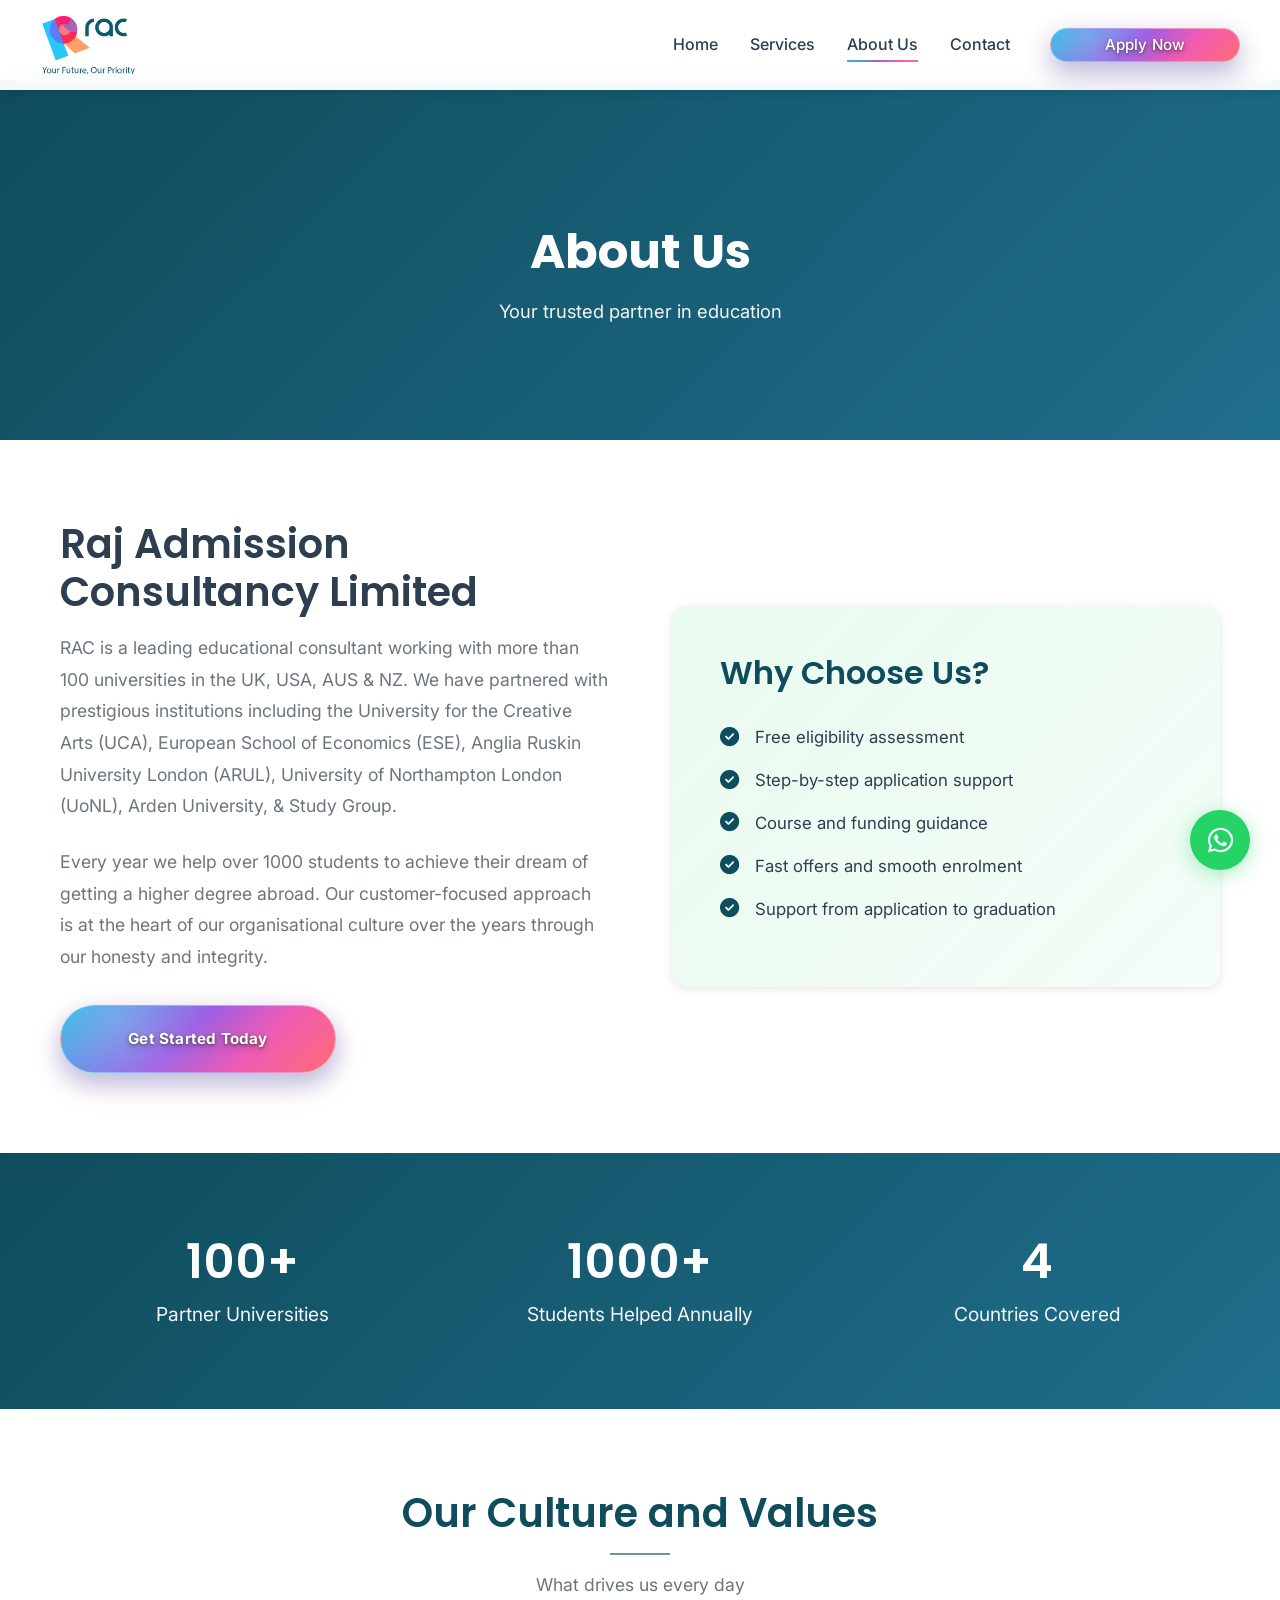
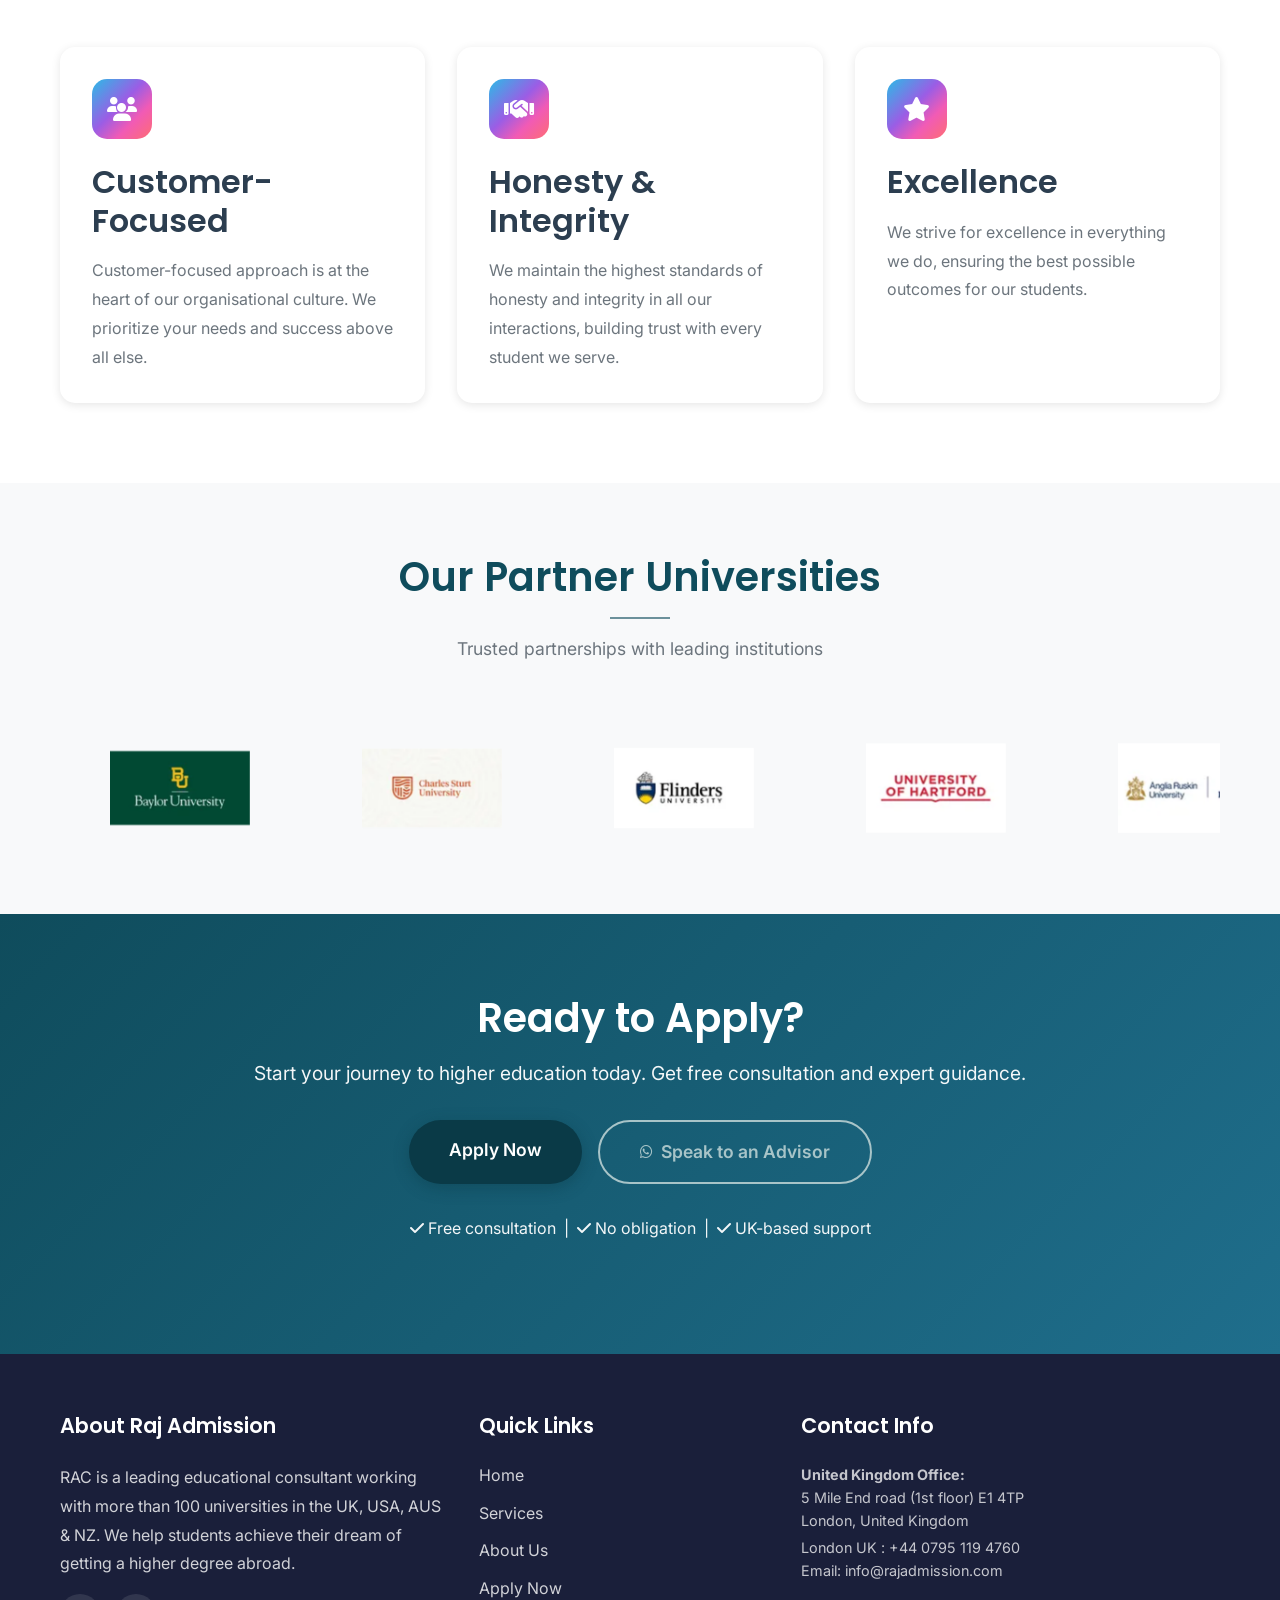
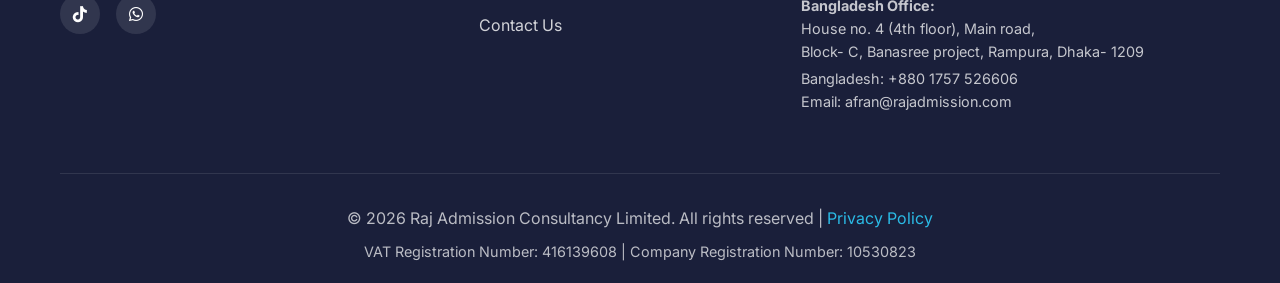
==== about.html @ 1b464572 "ini push" ====
<!DOCTYPE html>
<html lang="en">
<head>
    <meta charset="UTF-8">
    <meta name="viewport" content="width=device-width, initial-scale=1.0">
    <meta name="description" content="About Raj Admission Consultancy - Leading educational consultant helping students achieve their dreams of studying abroad.">
    <title>About Us - Raj Admission Consultancy</title>
    
    <!-- Favicon -->
    <link rel="icon" type="image/png" href="assets/images/favicon.png">
    
    <!-- CSS -->
    <link rel="stylesheet" href="assets/css/style.css">
    
    <!-- Font Awesome -->
    <link rel="stylesheet" href="https://cdnjs.cloudflare.com/ajax/libs/font-awesome/6.4.0/css/all.min.css">
    
    <!-- AOS (Animate On Scroll) -->
    <link href="https://unpkg.com/aos@2.3.1/dist/aos.css" rel="stylesheet">
</head>
<body>
    <!-- Navbar -->
    <nav class="navbar">
        <div class="navbar-container">
            <div class="navbar-logo">
                <a href="index.html">
                    <img src="assets/images/logo.png" alt="Raj Admission Consultancy Logo">
                </a>
            </div>
            <button class="mobile-menu-toggle" aria-label="Toggle menu">☰</button>
            <ul class="navbar-menu">
                <li><a href="index.html" data-page="index">Home</a></li>
                <li><a href="services.html" data-page="services">Services</a></li>
                <li><a href="about.html" data-page="about">About Us</a></li>
                <li><a href="contact.html" data-page="contact">Contact</a></li>
                <li><a href="apply.html" class="btn-apply">Apply Now</a></li>
            </ul>
        </div>
    </nav>

    <!-- Page Header -->
    <section class="hero page-hero" style="min-height: 40vh; background: linear-gradient(135deg, var(--deep-teal) 0%, var(--slate-blue) 100%);">
        <div class="hero-content" data-aos="fade-up">
            <h1>About Us</h1>
            <p class="subheadline">Your trusted partner in education</p>
        </div>
    </section>

    <!-- About Section -->
    <section class="section">
        <div class="container">
            <div class="grid grid-2" style="align-items: center; gap: 4rem;">
                <div data-aos="fade-right">
                    <h2>Raj Admission Consultancy Limited</h2>
                    <p style="font-size: 1.1rem; line-height: 1.8; color: var(--text-light); margin-bottom: 1.5rem;">
                        RAC is a leading educational consultant working with more than 100 universities in the UK, USA, AUS & NZ. We have partnered with prestigious institutions including the University for the Creative Arts (UCA), European School of Economics (ESE), Anglia Ruskin University London (ARUL), University of Northampton London (UoNL), Arden University, & Study Group.
                    </p>
                    <p style="font-size: 1.1rem; line-height: 1.8; color: var(--text-light); margin-bottom: 1.5rem;">
                        Every year we help over 1000 students to achieve their dream of getting a higher degree abroad. Our customer-focused approach is at the heart of our organisational culture over the years through our honesty and integrity.
                    </p>
                    <div style="margin-top: 2rem;">
                        <a href="apply.html" class="btn-apply">Get Started Today</a>
                    </div>
                </div>
                <div data-aos="fade-left">
                    <div class="card" style="padding: 3rem; background: linear-gradient(135deg, rgba(37, 211, 102, 0.1) 0%, rgba(37, 211, 102, 0.05) 100%);">
                        <h3 style="color: var(--primary-green); margin-bottom: 2rem;">Why Choose Us?</h3>
                        <ul style="list-style: none; padding: 0;">
                            <li style="margin-bottom: 1rem; display: flex; align-items: flex-start; gap: 1rem;">
                                <i class="fas fa-check-circle" style="color: var(--deep-teal); font-size: 1.2rem; margin-top: 0.2rem;"></i>
                                <span style="font-size: 1.05rem;">Free eligibility assessment</span>
                            </li>
                            <li style="margin-bottom: 1rem; display: flex; align-items: flex-start; gap: 1rem;">
                                <i class="fas fa-check-circle" style="color: var(--deep-teal); font-size: 1.2rem; margin-top: 0.2rem;"></i>
                                <span style="font-size: 1.05rem;">Step-by-step application support</span>
                            </li>
                            <li style="margin-bottom: 1rem; display: flex; align-items: flex-start; gap: 1rem;">
                                <i class="fas fa-check-circle" style="color: var(--deep-teal); font-size: 1.2rem; margin-top: 0.2rem;"></i>
                                <span style="font-size: 1.05rem;">Course and funding guidance</span>
                            </li>
                            <li style="margin-bottom: 1rem; display: flex; align-items: flex-start; gap: 1rem;">
                                <i class="fas fa-check-circle" style="color: var(--deep-teal); font-size: 1.2rem; margin-top: 0.2rem;"></i>
                                <span style="font-size: 1.05rem;">Fast offers and smooth enrolment</span>
                            </li>
                            <li style="margin-bottom: 1rem; display: flex; align-items: flex-start; gap: 1rem;">
                                <i class="fas fa-check-circle" style="color: var(--deep-teal); font-size: 1.2rem; margin-top: 0.2rem;"></i>
                                <span style="font-size: 1.05rem;">Support from application to graduation</span>
                            </li>
                        </ul>
                    </div>
                </div>
            </div>
        </div>
    </section>

    <!-- Stats Section -->
    <section class="section" style="background: linear-gradient(135deg, var(--deep-teal) 0%, var(--slate-blue) 100%); color: white;">
        <div class="container">
            <div class="grid grid-3">
                <div class="text-center" data-aos="fade-up" data-aos-delay="100">
                    <h2 style="color: white; font-size: 3rem; margin-bottom: 0.5rem;">100+</h2>
                    <p style="font-size: 1.2rem; opacity: 0.95;">Partner Universities</p>
                </div>
                <div class="text-center" data-aos="fade-up" data-aos-delay="200">
                    <h2 style="color: white; font-size: 3rem; margin-bottom: 0.5rem;">1000+</h2>
                    <p style="font-size: 1.2rem; opacity: 0.95;">Students Helped Annually</p>
                </div>
                <div class="text-center" data-aos="fade-up" data-aos-delay="300">
                    <h2 style="color: white; font-size: 3rem; margin-bottom: 0.5rem;">4</h2>
                    <p style="font-size: 1.2rem; opacity: 0.95;">Countries Covered</p>
                </div>
            </div>
        </div>
    </section>

    <!-- Our Values Section -->
    <section class="section">
        <div class="container">
            <div class="section-title" data-aos="fade-up">
                <h2>Our Culture and Values</h2>
                <p>What drives us every day</p>
            </div>
            <div class="grid grid-3">
                <div class="card" data-aos="fade-up" data-aos-delay="100">
                    <div class="card-icon">
                        <i class="fas fa-users"></i>
                    </div>
                    <h3>Customer-Focused</h3>
                    <p>Customer-focused approach is at the heart of our organisational culture. We prioritize your needs and success above all else.</p>
                </div>
                <div class="card" data-aos="fade-up" data-aos-delay="200">
                    <div class="card-icon">
                        <i class="fas fa-handshake"></i>
                    </div>
                    <h3>Honesty & Integrity</h3>
                    <p>We maintain the highest standards of honesty and integrity in all our interactions, building trust with every student we serve.</p>
                </div>
                <div class="card" data-aos="fade-up" data-aos-delay="300">
                    <div class="card-icon">
                        <i class="fas fa-star"></i>
                    </div>
                    <h3>Excellence</h3>
                    <p>We strive for excellence in everything we do, ensuring the best possible outcomes for our students.</p>
                </div>
            </div>
        </div>
    </section>

    <!-- Partner Universities -->
    <section class="university-section" id="partners">
        <div class="container">
            <div class="section-title" data-aos="fade-up">
                <h2>Our Partner Universities</h2>
                <p>Trusted partnerships with leading institutions</p>
            </div>
            <div class="university-scroll" aria-label="University partners">
                <div class="university-track">
                    <div class="university-logo" data-aos="fade-up" data-aos-delay="100">
                        <img src="assets/images/Attached_image.png" alt="Lancaster University logo">
                    </div>
                    <div class="university-logo" data-aos="fade-up" data-aos-delay="150">
                        <img src="assets/images/Attached_image1.png" alt="University of Northampton logo">
                    </div>
                    <div class="university-logo" data-aos="fade-up" data-aos-delay="200">
                        <img src="assets/images/Attached_image2.png" alt="Royal Holloway University of London logo">
                    </div>
                    <div class="university-logo" data-aos="fade-up" data-aos-delay="250">
                        <img src="assets/images/Attached_image3.png" alt="University of Leeds logo">
                    </div>
                    <div class="university-logo" data-aos="fade-up" data-aos-delay="300">
                        <img src="assets/images/Attached_image4.png" alt="Anglia Ruskin University logo">
                    </div>
                    <div class="university-logo" data-aos="fade-up" data-aos-delay="350">
                        <img src="assets/images/Attached_image5.png" alt="University of Huddersfield logo">
                    </div>
                    <div class="university-logo" data-aos="fade-up" data-aos-delay="400">
                        <img src="assets/images/Attached_image6.png" alt="University of Hartford logo">
                    </div>
                    <div class="university-logo" data-aos="fade-up" data-aos-delay="450">
                        <img src="assets/images/Surrey-150x150.png" alt="University of Surrey logo">
                    </div>
                    <div class="university-logo" data-aos="fade-up" data-aos-delay="500">
                        <img src="assets/images/Leeds-150x150.png" alt="Flinders University logo">
                    </div>
                    <div class="university-logo" data-aos="fade-up" data-aos-delay="550">
                        <img src="assets/images/Northampton-150x150.png" alt="Baylor University logo">
                    </div>
                    <div class="university-logo" data-aos="fade-up" data-aos-delay="600">
                        <img src="assets/images/Royal-Holloway-150x150.png" alt="Charles Sturt University logo">
                    </div>
                </div>
            </div>
        </div>
    </section>

    <!-- CTA Section -->
    <section class="cta-section" id="contact">
        <div class="container">
            <div data-aos="fade-up">
                <h2>Ready to Apply?</h2>
                <p>Start your journey to higher education today. Get free consultation and expert guidance.</p>
                <div style="display: flex; gap: 1rem; justify-content: center; flex-wrap: wrap; margin-top: 2rem;">
                    <a href="apply.html" class="btn-primary">Apply Now</a>
                    <a href="https://wa.me/447951194760" class="btn-secondary" target="_blank">
                        <i class="fab fa-whatsapp"></i> Speak to an Advisor
                    </a>
                </div>
                <p style="margin-top: 2rem; font-size: 1rem;">
                    <i class="fas fa-check"></i> Free consultation &nbsp;|&nbsp; 
                    <i class="fas fa-check"></i> No obligation &nbsp;|&nbsp; 
                    <i class="fas fa-check"></i> UK-based support
                </p>
            </div>
        </div>
    </section>

    <!-- Footer -->
    <footer class="footer">
        <div class="container">
            <div class="footer-content">
                <!-- About Us Column -->
                <div class="footer-column">
                    <h3>About Raj Admission</h3>
                    <p>RAC is a leading educational consultant working with more than 100 universities in the UK, USA, AUS & NZ. We help students achieve their dream of getting a higher degree abroad.</p>
                    <div class="social-links">
                        <a href="https://www.tiktok.com/@rajadmission" target="_blank" rel="noopener noreferrer" aria-label="TikTok">
                            <i class="fab fa-tiktok"></i>
                        </a>
                        <a href="https://wa.me/447951194760" target="_blank" rel="noopener noreferrer" aria-label="WhatsApp">
                            <i class="fab fa-whatsapp"></i>
                        </a>
                    </div>
                </div>

                <!-- Quick Links Column -->
                <div class="footer-column">
                    <h3>Quick Links</h3>
                    <ul class="footer-links">
                        <li><a href="index.html">Home</a></li>
                        <li><a href="services.html">Services</a></li>
                        <li><a href="about.html">About Us</a></li>
                        <li><a href="apply.html">Apply Now</a></li>
                        <li><a href="contact.html">Contact Us</a></li>
                    </ul>
                </div>

                <!-- Contact Info Column -->
                <div class="footer-column">
                    <h3>Contact Info</h3>
                    <ul class="footer-contact-info">
                        <li>
                            <div>
                                <strong>United Kingdom Office:</strong><br>
                                5 Mile End road (1st floor) E1 4TP<br>
                                London, United Kingdom<br>
                                <span style="display:block; margin-top:4px;">
                                    London UK : <a href="tel:+4407951194760">+44 0795 119 4760</a><br>
                                    Email: <a href="mailto:info@rajadmission.com">info@rajadmission.com</a>
                                </span>
                            </div>
                        </li>
                        <li>
                            <div>
                                <strong>Bangladesh Office:</strong><br>
                                House no. 4 (4th floor), Main road,<br>
                                Block- C, Banasree project, Rampura, Dhaka- 1209<br>
                                <span style="display:block; margin-top:4px;">
                                    Bangladesh: <a href="tel:+8801757526606">+880 1757 526606</a><br>
                                    Email: <a href="mailto:afran@rajadmission.com">afran@rajadmission.com</a>
                                </span>
                            </div>
                        </li>
                    </ul>
                </div>
            </div>

            <!-- Bottom Bar -->
            <div class="footer-bottom">
                <p>&copy; 2026 Raj Admission Consultancy Limited. All rights reserved | 
                <a href="privacy.html">Privacy Policy</a></p>
                <p style="margin-top: 0.5rem; font-size: 0.9rem;">
                    VAT Registration Number: 416139608 | Company Registration Number: 10530823
                </p>
            </div>
        </div>
    </footer>
    <a href="https://wa.me/447951194760" target="_blank" rel="noopener noreferrer" class="whatsapp-float" aria-label="Chat on WhatsApp">
        <i class="fab fa-whatsapp"></i>
    </a>

    <!-- JavaScript -->
    <script src="https://unpkg.com/aos@2.3.1/dist/aos.js"></script>
    <script src="assets/js/script.js"></script>
</body>
</html>
---- assets/css/style.css ----
/* ============================================
   RAJ ADMISSION - PREMIUM EDUCATION AGENCY
   ============================================ */

/* Google Fonts */
@import url('https://fonts.googleapis.com/css2?family=Poppins:wght@300;400;500;600;700;800&family=Inter:wght@300;400;500;600;700&display=swap');

/* ============================================
   CSS VARIABLES
   ============================================ */
:root {
    /* Primary Brand Colors */
    --deep-teal: #0F4C5C;      /* Main text, headings, primary buttons */
    --slate-blue: #1F6E8C;     /* Secondary text, hover states */
    
    /* Accent Gradient Palette */
    --vibrant-cyan: #2BBBE6;   /* CTA buttons, links, backgrounds */
    --electric-purple: #9B5DE5; /* Creative accents, gradients */
    --hot-magenta: #F15BB5;     /* Attention-grabbing highlights */
    --bright-coral: #FE6D73;    /* Alerts, warm highlights */
    --soft-orange: #FFB563;      /* Softer backgrounds, decorative elements */
    
    /* Brand Gradient */
    --brand-gradient: linear-gradient(
        135deg,
        var(--vibrant-cyan) 0%,
        var(--electric-purple) 45%,
        var(--hot-magenta) 70%,
        var(--bright-coral) 100%
    );
    
    /* Legacy variables for compatibility */
    --primary-green: var(--deep-teal);
    --primary-green-dark: #0a3a47;
    --primary-green-light: var(--slate-blue);
    --brand-teal: var(--deep-teal);
    --whatsapp-green: #25D366;
    
    /* Text colors */
    --text-dark: #2c3e50;
    --text-light: #6c757d;

    --white: #ffffff;
    --dark-navy: #1a1f3a;
    --dark-navy-light: #2a3155;
    --glass-bg: rgba(255, 255, 255, 0.1);
    --glass-border: rgba(255, 255, 255, 0.2);
    --shadow-sm: 0 2px 10px rgba(0, 0, 0, 0.1);
    --shadow-md: 0 4px 20px rgba(0, 0, 0, 0.15);
    --shadow-lg: 0 8px 30px rgba(0, 0, 0, 0.2);
    --transition: all 0.3s ease;
}

/* ============================================
   RESET & BASE STYLES
   ============================================ */
* {
    margin: 0;
    padding: 0;
    box-sizing: border-box;
}

html {
    scroll-behavior: smooth;
    overflow-x: hidden;
}

body {
    font-family: 'Inter', sans-serif;
    font-size: 16px;
    line-height: 1.6;
    color: var(--text-dark);
    background-color: var(--white);
    overflow-x: hidden;
    max-width: 100vw;
}

h1, h2, h3, h4, h5, h6 {
    font-family: 'Poppins', sans-serif;
    font-weight: 600;
    line-height: 1.2;
    margin-bottom: 1rem;
    color: var(--text-dark);
}

h1 { font-size: 3rem; }
h2 { font-size: 2.5rem; }
h3 { font-size: 2rem; }
h4 { font-size: 1.5rem; }
h5 { font-size: 1.25rem; }
h6 { font-size: 1rem; }

a {
    text-decoration: none;
    color: inherit;
    transition: var(--transition);
}

img {
    max-width: 100%;
    height: auto;
    display: block;
}

.container {
    max-width: 1200px;
    margin: 0 auto;
    padding: 0 20px;
    width: 100%;
}

.section {
    padding: 80px 0;
}

.section-title {
    text-align: center;
    margin-bottom: 3rem;
}

.section-title h2 {
    font-size: 2.5rem;
    color: var(--deep-teal);
    margin-bottom: 1rem;
}

.section-title h2::after {
    content: '';
    display: block;
    width: 60px;
    height: 2px;
    margin: 16px auto 0;
    background: var(--deep-teal);
    opacity: 0.6;
}

.section-title p {
    font-size: 1.1rem;
    color: var(--text-light);
    max-width: 700px;
    margin: 0 auto;
}

/* ============================================
   NAVBAR - STICKY GLASS EFFECT
   ============================================ */
.navbar {
    position: fixed;
    top: 0;
    left: 0;
    right: 0;
    z-index: 1000;
    background: rgba(255, 255, 255, 0.95);
    backdrop-filter: blur(10px);
    -webkit-backdrop-filter: blur(10px);
    box-shadow: var(--shadow-sm);
    transition: var(--transition);
}

.navbar.scrolled {
    background: rgba(255, 255, 255, 0.98);
    box-shadow: var(--shadow-md);
}

.navbar-container {
    width: 100%;
    max-width: 1600px;
    margin: 0 auto;
    padding: 1rem 2.5rem;
    display: flex;
    justify-content: space-between;
    align-items: center;
    gap: 2rem;
}

.navbar-logo {
    display: flex;
    align-items: center;
    flex-shrink: 0;
}

.navbar-logo img {
    height: 58px;
    width: auto;
}

.navbar-menu {
    display: flex;
    list-style: none;
    gap: 2rem;
    align-items: center;
    flex-shrink: 0;
    margin-left: auto;
}

.navbar-menu li:last-child {
    margin-left: 0.5rem;
}

.navbar-menu li a {
    font-weight: 500;
    color: var(--text-dark);
    padding: 0.5rem 0;
    position: relative;
}

/* underline only for active/current page (not on hover, not for Apply button) */
.navbar-menu li a:not(.btn-apply)::after {
    content: '';
    position: absolute;
    bottom: 0;
    left: 0;
    width: 0;
    height: 2px;
    background: var(--brand-gradient);
    transition: var(--transition);
}

.navbar-menu li a:not(.btn-apply).active::after {
    width: 100%;
}

.navbar-menu li a:not(.btn-apply):hover {
    color: var(--slate-blue);
}

/* Apply Now button */
.btn-apply {
    position: relative;
    display: inline-flex;
    align-items: center;
    justify-content: center;
    gap: 0.5rem;
    background: var(--brand-gradient);
    color: #ffffff;
    padding: 1.6rem 4.2rem; /* extra left/right background space */
    font-size: 0.95rem;
    letter-spacing: 0.25px;
    min-width: 190px;
    line-height: 1; /* more padding around text */
    border-radius: 999px;
    font-weight: 700;
    letter-spacing: 0.2px;
    text-shadow:
        0 1px 3px rgba(0, 0, 0, 0.5),
        0 2px 8px rgba(0, 0, 0, 0.4),
        0 0 12px rgba(255, 255, 255, 0.3);
    border: 1px solid rgba(255, 255, 255, 0.35);
    cursor: pointer;
    transition: transform 0.2s ease, box-shadow 0.2s ease, filter 0.2s ease;
    box-shadow:
        0 10px 22px rgba(15, 107, 118, 0.22),
        0 10px 28px rgba(122, 60, 255, 0.16),
        0 12px 34px rgba(255, 47, 109, 0.10);
    overflow: hidden;
}

/* Ensure Apply button text stays white (including hover/visited) */
.btn-apply,
.btn-apply:hover,
.btn-apply:visited {
    color: #ffffff !important;
    text-decoration: none;
}

.btn-apply::before {
    content: '';
    position: absolute;
    inset: 0;
    background: radial-gradient(circle at 20% 20%, rgba(255, 255, 255, 0.25), rgba(255, 255, 255, 0) 45%);
    opacity: 0.7;
    pointer-events: none;
    z-index: 0;
}

.btn-apply::after {
    content: '';
    position: absolute;
    top: -30%;
    left: -60%;
    width: 45%;
    height: 160%;
    background: rgba(255, 255, 255, 0.35);
    transform: rotate(20deg);
    filter: blur(1px);
    opacity: 0;
    transition: opacity 0.2s ease;
    pointer-events: none;
}

.btn-apply:hover {
    transform: translateY(-2px);
    filter: saturate(1.1) brightness(1.03);
    box-shadow:
        0 14px 28px rgba(15, 107, 118, 0.28),
        0 14px 34px rgba(122, 60, 255, 0.20),
        0 16px 44px rgba(255, 47, 109, 0.14);
}

.btn-apply:hover::after {
    opacity: 1;
    animation: btnShine 0.9s ease forwards;
}

.btn-apply:focus-visible {
    outline: none;
    box-shadow:
        0 0 0 4px rgba(34, 193, 255, 0.22),
        0 0 0 7px rgba(255, 255, 255, 0.65),
        0 14px 28px rgba(15, 107, 118, 0.28);
}

.btn-apply:active {
    transform: translateY(0);
    filter: saturate(1.0) brightness(0.98);
}

@keyframes btnShine {
    0% { transform: translateX(0) rotate(20deg); }
    100% { transform: translateX(380%) rotate(11deg); }
}

.mobile-menu-toggle {
    display: none;
    background: none;
    border: none;
    font-size: 1.35rem;
    cursor: pointer;
    color: var(--text-dark);
    padding: 0.5rem;
    line-height: 1;
}

/* ============================================
   HERO SECTION
   ============================================ */
.hero {
    position: relative;
    min-height: 90vh;
    padding: 140px 0 100px;
    margin-top: 80px;
    background: #e8f4f5;
    overflow-x: hidden;
    overflow-y: visible;
    max-width: 100%;
}

.hero-wrapper {
    display: grid;
    grid-template-columns: 1fr 1fr;
    gap: 4rem;
    align-items: center;
}

.hero-content {
    position: relative;
    z-index: 2;
}

.hero-title {
    font-size: 4rem;
    font-weight: 700;
    margin-bottom: 2rem;
    color: #2c3e50;
    line-height: 1.1;
}

.hero-title .title-line {
    display: block;
}

/* Page Hero Styles (for About, Services pages) */
.page-hero {
    display: flex;
    align-items: center;
    justify-content: center;
    text-align: center;
}

.page-hero .hero-content {
    width: 100%;
    max-width: 800px;
}

.page-hero h1 {
    font-size: 3.5rem;
    font-weight: 700;
    color: var(--white);
    margin-bottom: 1rem;
    line-height: 1.2;
}

.page-hero .subheadline {
    font-size: 1.3rem;
    color: rgba(255, 255, 255, 0.95);
    line-height: 1.6;
    margin: 0;
}

@media (max-width: 768px) {
    .page-hero h1 {
        font-size: 2.5rem;
    }
    
    .page-hero .subheadline {
        font-size: 1.1rem;
    }
}

.hero-description {
    font-size: 1.2rem;
    margin-bottom: 2.5rem;
    line-height: 1.8;
    color: #555;
    max-width: 550px;
}

.hero-buttons {
    display: flex;
    gap: 1rem;
    flex-wrap: wrap;
    margin-bottom: 3rem;
}

.btn-primary {
    background: var(--deep-teal);
    color: var(--white);
    padding: 1rem 2.5rem;
    border-radius: 8px;
    font-weight: 600;
    font-size: 1.1rem;
    border: none;
    cursor: pointer;
    transition: var(--transition);
    box-shadow: 0 4px 15px rgba(15, 76, 92, 0.3);
}

.btn-primary:hover {
    background: var(--slate-blue);
    transform: translateY(-2px);
    box-shadow: 0 6px 20px rgba(15, 76, 92, 0.4);
}

.btn-secondary {
    background: var(--white);
    color: var(--deep-teal);
    padding: 1rem 2.5rem;
    border-radius: 8px;
    font-weight: 600;
    font-size: 1.1rem;
    border: 2px solid var(--deep-teal);
    cursor: pointer;
    transition: var(--transition);
    display: inline-flex;
    align-items: center;
    gap: 0.5rem;
}

.btn-secondary:hover {
    background: var(--deep-teal);
    color: var(--white);
}

.btn-secondary i {
    color: var(--deep-teal);
    font-size: 0.9rem;
}


/* Hero Images - Overlapping Pattern Design */
.hero-images {
    position: relative;
    height: 650px;
    width: 100%;
    max-width: 600px;
    margin-left: auto;
    overflow: visible;
}

/* Your single composite image – hidden above 964px, shown only at 964px and below */
.hero-collage-single {
    display: none;
}

.hero-image {
    position: absolute;
    border-radius: 20px;
    overflow: hidden;
    box-shadow: 0 10px 40px rgba(0, 0, 0, 0.15);
    transition: var(--transition);
    background: var(--white);
    padding: 8px;
}

.hero-image:hover {
    transform: translateY(-10px) scale(1.02);
    box-shadow: 0 15px 50px rgba(0, 0, 0, 0.25);
    z-index: 10 !important;
}

.hero-image img {
    width: 100%;
    height: 100%;
    object-fit: cover;
    display: block;
    border-radius: 15px;
}

/* Top-Right Image (Dominant) */
.hero-image-1 {
    width: 320px;
    height: 400px;
    top: 0;
    right: 0;
    z-index: 3;
    transform: rotate(-8deg);
}

/* Middle-Left Image (Overlapping) */
.hero-image-2 {
    width: 300px;
    height: 380px;
    top: 120px;
    left: 0;
    z-index: 2;
    transform: rotate(5deg);
}

/* Bottom Image (Partially Visible) */
.hero-image-3 {
    width: 280px;
    height: 350px;
    top: 280px;
    right: 60px;
    z-index: 1;
    transform: rotate(-4deg);
}

.hero-image-1:hover {
    transform: rotate(-2deg) translateY(-10px) scale(1.02);
}

.hero-image-2:hover {
    transform: rotate(2deg) translateY(-10px) scale(1.02);
}

.hero-image-3:hover {
    transform: rotate(0deg) translateY(-10px) scale(1.02);
}

/* Hero images: polished look above 964px */
@media (min-width: 965px) {
    .hero-image {
        padding: 12px;
        border-radius: 24px;
        box-shadow:
            0 4px 6px rgba(0, 0, 0, 0.04),
            0 12px 28px rgba(0, 0, 0, 0.08),
            0 24px 48px rgba(0, 0, 0, 0.06);
        border: 3px solid rgba(255, 255, 255, 0.95);
        background: var(--white);
    }

    .hero-image:hover {
        box-shadow:
            0 8px 16px rgba(0, 0, 0, 0.06),
            0 20px 40px rgba(0, 0, 0, 0.1),
            0 32px 64px rgba(0, 0, 0, 0.12);
    }

    .hero-image img {
        border-radius: 16px;
    }
}

.btn-primary {
    background: var(--brand-teal);
    color: var(--white);
    padding: 1rem 2.5rem;
    border-radius: 50px;
    font-weight: 600;
    font-size: 1.1rem;
    border: none;
    cursor: pointer;
    transition: var(--transition);
    display: inline-block;
}

.btn-primary:hover {
    background: var(--primary-green-dark);
    transform: translateY(-2px);
}

.btn-secondary {
    background: transparent;
    color: var(--deep-teal);
    padding: 1rem 2.5rem;
    border-radius: 50px;
    font-weight: 600;
    font-size: 1.1rem;
    border: 2px solid var(--deep-teal);
    cursor: pointer;
    transition: var(--transition);
    display: inline-block;
}

.btn-secondary:hover {
    background: var(--deep-teal);
    color: var(--white);
}

.hero-info-text {
    font-size: 1rem;
    color: #2c3e50;
    line-height: 1.6;
    margin-top: 2rem;
    max-width: 600px;
}

/* Hero: condensed from 1300px down */
@media (max-width: 1300px) {
    .hero {
        min-height: 75vh;
        padding: 100px 0 70px;
        margin-top: 80px;
    }
    
    .hero-wrapper {
        gap: 2.5rem;
    }
    
    .hero-title {
        font-size: 3.2rem;
        margin-bottom: 1.5rem;
    }
    
    .hero-description {
        font-size: 1.1rem;
        margin-bottom: 2rem;
    }
    
    .hero-buttons {
        margin-bottom: 2rem;
    }
    
    .hero-info-text {
        font-size: 0.95rem;
        margin-top: 1.5rem;
    }
    
    .hero-images {
        height: 560px;
        max-width: 520px;
        overflow: visible;
    }
    
    .hero-image-1 {
        width: 260px;
        height: 325px;
        top: 0;
        right: 0;
    }
    
    .hero-image-2 {
        width: 245px;
        height: 310px;
        top: 95px;
        left: 0;
    }
    
    .hero-image-3 {
        width: 230px;
        height: 285px;
        top: 220px;
        right: 45px;
    }
    
    /* Page hero (About/Services) */
    .page-hero h1 {
        font-size: 3rem;
    }
    
    .page-hero .subheadline {
        font-size: 1.15rem;
    }
}

/* ============================================
   GLASSMORPHISM CARDS
   ============================================ */
.glass-card {
    background: rgba(255, 255, 255, 0.1);
    backdrop-filter: blur(10px);
    -webkit-backdrop-filter: blur(10px);
    border: 1px solid rgba(255, 255, 255, 0.2);
    border-radius: 20px;
    padding: 2rem;
    transition: var(--transition);
    box-shadow: var(--shadow-sm);
}

.glass-card:hover {
    transform: translateY(-5px);
    box-shadow: var(--shadow-md);
    border-color: rgba(255, 255, 255, 0.3);
}

.card {
    background: var(--white);
    border-radius: 15px;
    padding: 2rem;
    box-shadow: var(--shadow-sm);
    transition: var(--transition);
    height: 100%;
}

.card:hover {
    transform: translateY(-5px);
    box-shadow: var(--shadow-md);
}

/* Why Choose Us Section - Two Column Design */
.why-choose-us-section {
    background: #f7f8fa;
    padding: 80px 0;
}

.why-choose-us-wrapper {
    display: grid;
    grid-template-columns: 1fr 1fr;
    gap: 4rem;
    align-items: start;
}

.why-choose-us-content {
    display: flex;
    flex-direction: column;
}

.why-choose-us-title {
    font-size: 2.8rem;
    font-weight: 700;
    line-height: 1.2;
    margin-bottom: 1.5rem;
}

.why-choose-us-title .title-part-1 {
    color: var(--deep-teal);
    display: block;
}

.why-choose-us-title .title-part-2 {
    color: var(--deep-teal);
    display: block;
}

.why-choose-us-description {
    font-size: 1.1rem;
    color: #555;
    line-height: 1.8;
    margin: 0;
}

.why-choose-us-list {
    display: flex;
    flex-direction: column;
    gap: 1rem;
}

.why-choose-us-item {
    background: var(--white);
    border-radius: 10px;
    padding: 1.5rem;
    box-shadow: 0 2px 6px rgba(0, 0, 0, 0.06);
    display: flex;
    align-items: flex-start;
    gap: 1rem;
    transition: var(--transition);
}

.why-choose-us-item:hover {
    box-shadow: 0 4px 12px rgba(0, 0, 0, 0.1);
    transform: translateY(-2px);
}

.why-choose-us-check {
    width: 32px;
    height: 32px;
    min-width: 32px;
    background: var(--deep-teal);
    border-radius: 50%;
    display: flex;
    align-items: center;
    justify-content: center;
    color: var(--white);
    font-size: 0.9rem;
    flex-shrink: 0;
}

.why-choose-us-item-content {
    flex: 1;
}

.why-choose-us-item-content h3 {
    font-size: 1.1rem;
    font-weight: 700;
    color: #343a40;
    margin-bottom: 0.5rem;
    line-height: 1.3;
}

.why-choose-us-item-content p {
    font-size: 0.95rem;
    color: #666;
    line-height: 1.6;
    margin: 0;
}

/* Responsive for Why Choose Us section */
@media (max-width: 968px) {
    .why-choose-us-wrapper {
        grid-template-columns: 1fr;
        gap: 2.5rem;
    }
    
    .why-choose-us-title {
        font-size: 2.2rem;
    }
    
    .why-choose-us-content {
        order: -1;
    }
}

@media (max-width: 768px) {
    .why-choose-us-title {
        font-size: 1.9rem;
    }
    
    .why-choose-us-description {
        font-size: 1rem;
    }
    
    .why-choose-us-item {
        padding: 1.25rem;
    }
    
    .why-choose-us-item-content h3 {
        font-size: 1rem;
    }
}

/* General card styles (for other sections) */
.card-icon {
    width: 60px;
    height: 60px;
    background: var(--brand-gradient);
    border-radius: 15px;
    display: flex;
    align-items: center;
    justify-content: center;
    margin-bottom: 1.5rem;
    font-size: 1.5rem;
    color: var(--white);
}

.card h3 {
    color: var(--text-dark);
    margin-bottom: 1rem;
}

.card p {
    color: var(--text-light);
    line-height: 1.8;
}

/* Course cards with subject photos */
.course-grid {
    gap: 1.5rem;
}

.course-card {
    padding: 0;
    overflow: hidden;
}

.course-photo {
    height: 120px;
    width: 100%;
    background-size: cover;
    background-position: center;
    position: relative;
    transition: transform 0.35s ease;
}

.course-photo::after {
    content: '';
    position: absolute;
    inset: 0;
    background: linear-gradient(180deg, rgba(0, 0, 0, 0.05) 0%, rgba(0, 0, 0, 0.38) 100%);
}

.course-content {
    padding: 1.25rem 1.6rem 1.5rem;
}

.course-card h4 {
    margin: 0;
    color: var(--text-dark);
    font-size: 1.05rem;
}

/* subtle zoom on hover */
.course-card:hover .course-photo {
    transform: scale(1.06);
}

/* After 768px: course cards like reference – 3 columns, compact rectangle, image ~70%, text ~30% */
@media (max-width: 768px) {
    .grid-4.course-grid {
        grid-template-columns: repeat(3, 1fr);
    }
    
    .course-grid {
        gap: 1rem;
    }
    
    .course-card {
        max-width: 220px;
        width: 100%;
        margin-left: auto;
        margin-right: auto;
        aspect-ratio: 1.18 / 1;
        display: flex;
        flex-direction: column;
    }
    
    .course-photo {
        flex: 0 0 70%;
        width: 100%;
        background-size: cover;
        background-position: center;
    }
    
    .course-content {
        flex: 0 0 30%;
        display: flex;
        align-items: center;
        justify-content: center;
        padding: 0.5rem 0.6rem;
        min-height: 0;
    }
    
    .course-card h4 {
        font-size: 0.95rem;
        font-weight: 700;
        text-align: center;
        margin: 0;
    }
}

@media (max-width: 540px) {
    .grid-4.course-grid {
        grid-template-columns: repeat(2, 1fr);
    }
}

/* Section headings smaller on narrow screens */
@media (max-width: 544px) {
    .section-title h2 {
        font-size: 1.5rem;
        margin-bottom: 0.75rem;
    }
    
    .section-title h2::after {
        width: 40px;
        margin: 12px auto 0;
    }
    
    .section-title p {
        font-size: 0.9rem;
    }
    
    .section-title {
        margin-bottom: 2rem;
    }
}

/* Location card with photo (London) */
.location-card {
    padding: 0;
    overflow: hidden;
}

.location-photo {
    height: 190px;
    width: 100%;
    background-size: cover;
    background-position: center;
    position: relative;
    transition: transform 0.35s ease;
}

.location-photo::after {
    content: '';
    position: absolute;
    inset: 0;
    background: linear-gradient(180deg, rgba(0, 0, 0, 0.05) 0%, rgba(0, 0, 0, 0.45) 100%);
}

.location-content {
    padding: 1.25rem 2rem 1.6rem;
}

/* icon removed from location cards */

/* subtle zoom on hover for location photos */
.location-card:hover .location-photo {
    transform: scale(1.06);
}

/* ============================================
   GRID LAYOUTS
   ============================================ */
.grid {
    display: grid;
    gap: 2rem;
}

.grid-2 {
    grid-template-columns: repeat(auto-fit, minmax(300px, 1fr));
}

.grid-3 {
    grid-template-columns: repeat(auto-fit, minmax(280px, 1fr));
}

.grid-4 {
    grid-template-columns: repeat(4, 1fr);
    gap: 1.5rem;
}

@media (max-width: 1024px) {
    .grid-4 {
        grid-template-columns: repeat(2, 1fr);
    }
}

@media (max-width: 768px) {
    .grid-4 {
        grid-template-columns: 1fr;
    }
}

/* ============================================
   UNIVERSITY GRID (PARTNERS)
   ============================================ */
.university-section {
    background: #f8f9fa;
    padding: 70px 0 50px;
}

.university-grid {
    display: grid;
    grid-template-columns: repeat(auto-fit, minmax(200px, 1fr));
    gap: 2rem;
    margin-top: 3rem;
}

/* Home page horizontal slider */
.university-scroll {
    position: relative;
    margin-top: 3rem;
    overflow-x: auto;
    overflow-y: hidden;
    -webkit-overflow-scrolling: touch;
    scroll-snap-type: x mandatory;
    padding: 6px;
    /* hide the bottom scrollbar bar */
    scrollbar-width: none;       /* Firefox */
    -ms-overflow-style: none;    /* IE/Edge (legacy) */
}

.university-scroll::-webkit-scrollbar {
    display: none;               /* Chrome/Safari */
}

.university-scroll::before,
.university-scroll::after {
    content: '';
    position: sticky;
    top: 0;
    width: 56px;
    height: 100%;
    z-index: 2;
    pointer-events: none;
}

.university-scroll::before {
    left: 0;
    background: linear-gradient(90deg, #f8f9fa 0%, rgba(248, 249, 250, 0) 100%);
}

.university-scroll::after {
    right: 0;
    background: linear-gradient(270deg, #f8f9fa 0%, rgba(248, 249, 250, 0) 100%);
}

.university-track {
    display: flex;
    gap: 0.75rem;
    width: max-content;
    padding-right: 10px;
}

.university-scroll .university-logo {
    flex: 0 0 240px;
    scroll-snap-align: start;
}

/* (scrollbar styles removed intentionally – we hide it) */

.university-logo {
    /* remove card look – show only logo image */
    display: flex;
    align-items: center;
    justify-content: center;
    background: transparent;
    padding: 0;
    border-radius: 0;
    height: auto;
    filter: none;
    opacity: 1;
    box-shadow: none;
    transition: none;
    cursor: default;
}

.university-logo:hover {
    filter: none;
    opacity: 1;
    transform: none;
    box-shadow: none;
}

.university-logo img {
    max-width: 100%;
    max-height: 140px;
    object-fit: contain;
}

.university-logo span {
    font-weight: 600;
    color: var(--text-dark);
    text-align: center;
}

/* ============================================
   WHO CAN APPLY SECTION
   ============================================ */
.who-can-apply {
    background: linear-gradient(135deg, rgba(37, 211, 102, 0.05) 0%, rgba(37, 211, 102, 0.1) 100%);
}

/* Z-Style Layout for Who Can Apply Section */
.z-style-container {
    display: flex;
    flex-direction: column;
    gap: 3rem;
    margin-top: 3rem;
}

.z-style-row {
    display: grid;
    grid-template-columns: 1fr 1fr;
    gap: 3rem;
    align-items: center;
    justify-items: center;
}

.z-style-row-reverse {
    direction: rtl;
}

.z-style-row-reverse > * {
    direction: ltr;
}

.z-style-info {
    display: flex;
    align-items: flex-start;
    justify-content: flex-start;
    width: 100%;
}

.z-style-content {
    max-width: 500px;
    position: relative;
}

.z-style-content-right {
    margin-left: auto;
    text-align: right;
}

.step-number {
    font-size: 6rem;
    font-weight: 700;
    color: #cccccc;
    line-height: 1;
    margin-bottom: 1rem;
    display: block;
}

.step-number-right {
    text-align: right;
}

.z-style-content h3 {
    color: #2c3e50;
    margin-bottom: 1rem;
    font-size: 1.8rem;
    font-weight: 700;
    line-height: 1.3;
}

.z-style-content-right h3 {
    text-align: right;
}

.z-style-content p {
    color: #2c3e50;
    line-height: 1.8;
    font-size: 1rem;
    margin: 0;
}

.z-style-content-right p {
    text-align: right;
}

.z-style-image {
    width: 100%;
    max-width: 500px;
    height: auto;
    aspect-ratio: 4 / 3;
    border-radius: 15px;
    overflow: hidden;
    box-shadow: 0 4px 20px rgba(0, 0, 0, 0.1);
    transition: var(--transition);
}

.z-style-image:hover {
    transform: translateY(-5px);
    box-shadow: 0 6px 30px rgba(0, 0, 0, 0.15);
}

.z-style-image img {
    width: 100%;
    height: 100%;
    object-fit: cover;
    display: block;
}

/* Who Can Apply: smaller from 1200px down – at 965px looks same as 1024px */
@media (max-width: 1200px) {
    .who-can-apply.section {
        padding: 55px 0;
    }
    
    .who-can-apply .section-title h2 {
        font-size: 2rem;
    }
    
    .who-can-apply .section-title p {
        font-size: 1rem;
    }
    
    .who-can-apply .section-title {
        margin-bottom: 2rem;
    }
    
    .z-style-container {
        gap: 2.25rem;
        margin-top: 2.25rem;
    }
    
    .z-style-row {
        gap: 2rem;
    }
    
    .z-style-content {
        max-width: 420px;
    }
    
    .who-can-apply .step-number {
        font-size: 5rem;
    }
    
    .who-can-apply .z-style-content h3 {
        font-size: 1.5rem;
    }
    
    .who-can-apply .z-style-content p {
        font-size: 0.95rem;
    }
    
    .who-can-apply .z-style-image {
        max-width: 420px;
    }
}

/* Z-Style layout not changed after 964 – two-column design kept at all sizes */

@media (max-width: 768px) {
    .z-style-container {
        gap: 2rem;
    }
    
    .step-number {
        font-size: 4.5rem;
    }
    
    .z-style-content h3 {
        font-size: 1.5rem;
    }
    
    .z-style-content p {
        font-size: 0.95rem;
    }
    
    .z-style-image {
        max-width: 100%;
    }
}

/* After 540px: "How it works" style – image on top, then number + heading + paragraph (centered image, left-aligned text) */
@media (max-width: 540px) {
    .who-can-apply.section {
        padding: 40px 0;
    }
    
    .who-can-apply .section-title h2 {
        font-size: 1.6rem;
    }
    
    .who-can-apply .section-title p {
        font-size: 0.9rem;
    }
    
    .who-can-apply .section-title {
        margin-bottom: 1.5rem;
    }
    
    .who-can-apply .z-style-container {
        gap: 2.5rem;
        margin-top: 1.5rem;
    }
    
    .who-can-apply .z-style-row,
    .who-can-apply .z-style-row-reverse {
        display: flex;
        flex-direction: column;
        gap: 1.25rem;
        align-items: stretch;
        text-align: left;
        direction: ltr;
    }
    
    /* Image on top, centered */
    .who-can-apply .z-style-image {
        order: 1;
        max-width: 280px;
        width: 100%;
        margin: 0 auto;
        border-radius: 16px;
    }
    
    /* Content below: number, heading, paragraph */
    .who-can-apply .z-style-info {
        order: 2;
    }
    
    .who-can-apply .z-style-content,
    .who-can-apply .z-style-content-right {
        max-width: 100%;
        margin-left: 0;
        margin-right: 0;
        text-align: left;
    }
    
    .who-can-apply .z-style-content-right h3,
    .who-can-apply .z-style-content-right p {
        text-align: left;
    }
    
    .who-can-apply .step-number,
    .who-can-apply .step-number-right {
        font-size: 4rem;
        margin-bottom: 0.5rem;
        text-align: left;
    }
    
    .who-can-apply .z-style-content h3 {
        font-size: 1.35rem;
        margin-bottom: 0.75rem;
    }
    
    .who-can-apply .z-style-content p {
        font-size: 0.9rem;
        line-height: 1.7;
    }
}

/* ============================================
   ENTRY ROUTES SECTION
   ============================================ */
.entry-routes {
    background: #f8f9fa;
}

.entry-routes .section-title h2 {
    color: #1E5C6B;
}

.entry-routes .section-title h2::after {
    background: #1E5C6B;
}

.route-card {
    background: var(--white);
    border-radius: 12px;
    padding: 2rem;
    box-shadow: 0 2px 8px rgba(0, 0, 0, 0.08);
    transition: var(--transition);
    height: 100%;
    display: flex;
    flex-direction: column;
    border: 1px solid rgba(0, 0, 0, 0.05);
}

.route-card:hover {
    box-shadow: 0 4px 16px rgba(0, 0, 0, 0.12);
    transform: translateY(-3px);
}

.route-card-icon {
    width: 48px;
    height: 48px;
    display: flex;
    align-items: center;
    justify-content: center;
    margin-bottom: 1.25rem;
}

.route-card-icon i {
    font-size: 2rem;
    color: var(--deep-teal);
}

.route-card h3 {
    color: #333;
    margin-bottom: 1rem;
    font-size: 1.3rem;
    font-weight: 600;
    line-height: 1.3;
}

.route-card p {
    color: #666;
    font-size: 0.95rem;
    line-height: 1.6;
    margin: 0;
}

/* ============================================
   FLEXIBLE STUDY SECTION (2-SIDE DESIGN)
   ============================================ */
.flexible-study-section {
    padding: 80px 0;
    background: #f8f9fa;
}

.flexible-study-header {
    text-align: center;
    margin-bottom: 3rem;
}

.flexible-study-title {
    font-size: 2.5rem;
    font-weight: 700;
    margin-bottom: 1rem;
    line-height: 1.2;
}

.flexible-study-title .title-part-1 {
    color: #1E5C6B;
}

.flexible-study-title .title-part-2 {
    color: #1E5C6B;
}

.flexible-study-intro {
    font-size: 1.1rem;
    color: var(--text-light);
    max-width: 800px;
    margin: 0 auto;
    line-height: 1.6;
}

.flexible-study-content {
    display: grid;
    grid-template-columns: 1fr 1fr;
    gap: 3rem;
    align-items: start;
}

.flexible-study-cards {
    display: flex;
    flex-direction: column;
    gap: 1.5rem;
}

.flexible-study-card {
    background: var(--white);
    border-radius: 12px;
    padding: 2rem;
    box-shadow: 0 2px 8px rgba(0, 0, 0, 0.08);
    transition: var(--transition);
}

.flexible-study-card:hover {
    box-shadow: 0 4px 16px rgba(0, 0, 0, 0.12);
    transform: translateY(-3px);
}

.flexible-study-card h3 {
    font-size: 1.4rem;
    font-weight: 700;
    color: #2c3e50;
    margin-bottom: 1.25rem;
}

.flexible-study-list {
    list-style: none;
    padding: 0;
    margin: 0;
}

.flexible-study-list li {
    font-size: 1rem;
    color: #555;
    line-height: 1.8;
    padding-left: 1.5rem;
    position: relative;
    margin-bottom: 0.75rem;
}

.flexible-study-list li::before {
    content: '✓';
    position: absolute;
    left: 0;
    color: var(--deep-teal);
    font-weight: bold;
    font-size: 1.1rem;
}

.flexible-study-image {
    height: 100%;
    display: flex;
    align-items: stretch;
}

.flexible-study-image-placeholder {
    width: 100%;
    height: 100%;
    min-height: 500px;
    border-radius: 12px;
    overflow: hidden;
    box-shadow: 0 2px 8px rgba(0, 0, 0, 0.08);
    background: var(--white);
}

.flexible-study-image-placeholder img {
    width: 100%;
    height: 100%;
    object-fit: cover;
    display: block;
}

/* Responsive for flexible study section */
@media (max-width: 968px) {
    .flexible-study-content {
        grid-template-columns: 1fr;
        gap: 2rem;
    }
    
    .flexible-study-image-placeholder {
        min-height: 400px;
        order: -1;
    }
    
    .flexible-study-title {
        font-size: 2rem;
    }
}

@media (max-width: 768px) {
    .flexible-study-title {
        font-size: 1.75rem;
    }
    
    .flexible-study-intro {
        font-size: 1rem;
    }
    
    .flexible-study-card {
        padding: 1.5rem;
    }
    
    .flexible-study-card h3 {
        font-size: 1.2rem;
    }
}

/* ============================================
   TESTIMONIALS SECTION
   ============================================ */
.testimonials {
    background: #f8f9fa;
}

.section.testimonials {
    padding-top: 50px;
}

.testimonial-card {
    background: var(--white);
    border-radius: 15px;
    padding: 2.5rem;
    box-shadow: var(--shadow-sm);
    transition: var(--transition);
    position: relative;
    height: 100%;
}

.testimonial-card::before {
    content: '\"';
    position: absolute;
    top: 1rem;
    left: 1.5rem;
    font-size: 4rem;
    color: var(--deep-teal);
    opacity: 0.2;
    font-family: Georgia, serif;
    line-height: 1;
}

.testimonial-card:hover {
    transform: translateY(-5px);
    box-shadow: var(--shadow-md);
}

.testimonial-text {
    font-style: italic;
    color: var(--text-light);
    margin-bottom: 1.5rem;
    line-height: 1.8;
    position: relative;
    z-index: 1;
}

.testimonial-author {
    display: flex;
    align-items: center;
    gap: 1rem;
}

.testimonial-author-info h4 {
    margin: 0;
    color: var(--text-dark);
    font-size: 1.1rem;
}

.testimonial-author-info p {
    margin: 0;
    color: var(--text-light);
    font-size: 0.9rem;
}

.testimonials-slider {
    position: relative;
    margin-top: 2.5rem;
}

.testimonials-slide {
    display: none;
}

.testimonials-slide.active {
    display: block;
}

.testimonials-dots {
    display: flex;
    justify-content: center;
    gap: 0.6rem;
    margin-top: 2rem;
}

.testimonial-dot {
    width: 10px;
    height: 10px;
    border-radius: 50%;
    border: none;
    background: #9ca3af;
    cursor: pointer;
    padding: 0;
    transition: background 0.2s ease, transform 0.2s ease;
}

.testimonial-dot.active {
    background: #fbbf24;
    transform: scale(1.15);
}

/* ============================================
   INTAKES (SEASON CARDS)
   ============================================ */
.intake-grid {
    gap: 1.4rem;
}

.intake-card {
    position: relative;
    padding: 1.4rem 1.4rem 1.2rem;
    min-height: 120px;
    overflow: hidden;
    border: 1px solid rgba(0, 0, 0, 0.04);
}

.intake-card h3 {
    margin: 0.3rem 0 0;
    font-size: 1.35rem;
    line-height: 1.15;
}

.intake-badge {
    display: inline-flex;
    align-items: center;
    gap: 0.5rem;
    font-size: 0.85rem;
    font-weight: 700;
    color: var(--deep-teal);
    background: rgba(15, 76, 92, 0.08);
    border: 1px solid rgba(15, 76, 92, 0.14);
    padding: 0.35rem 0.6rem;
    border-radius: 999px;
}

/* ============================================
   FUNDING SECTION - NEW DESIGN
   ============================================ */
.funding-section {
    background: var(--white);
    padding: 80px 0;
}

.funding-features-grid {
    display: grid;
    grid-template-columns: repeat(4, 1fr);
    gap: 3rem;
    margin-top: 3rem;
}

.funding-feature {
    display: flex;
    flex-direction: column;
    align-items: flex-start;
    text-align: left;
}

.funding-feature-icon {
    width: 80px;
    height: 80px;
    border-radius: 50%;
    background: rgba(15, 76, 92, 0.08);
    border: 2px solid rgba(15, 76, 92, 0.2);
    display: flex;
    align-items: center;
    justify-content: center;
    margin-bottom: 1.5rem;
    transition: var(--transition);
}

.funding-feature-icon:hover {
    transform: scale(1.1);
    background: rgba(15, 76, 92, 0.12);
}

.funding-feature-icon i {
    font-size: 2rem;
    color: var(--deep-teal);
}

.funding-feature h3 {
    font-size: 1.4rem;
    font-weight: 700;
    color: #2c3e50;
    margin-bottom: 1rem;
    line-height: 1.3;
}

.funding-feature p {
    font-size: 1rem;
    color: #555;
    line-height: 1.7;
    margin: 0;
}

/* Responsive for Funding Features */
@media (max-width: 1024px) {
    .funding-features-grid {
        grid-template-columns: repeat(2, 1fr);
        gap: 2.5rem;
    }
}

@media (max-width: 768px) {
    .funding-features-grid {
        grid-template-columns: 1fr;
        gap: 2rem;
    }
    
    .funding-feature {
        align-items: center;
        text-align: center;
    }
    
    .funding-feature-icon {
        margin-bottom: 1.25rem;
    }
}

/* Soft seasonal overlays (no layout shift) */
.intake-card::before {
    content: '';
    position: absolute;
    inset: -40px;
    opacity: 0.9;
    pointer-events: none;
    transform: rotate(-6deg);
}

.intake-card::after {
    content: '';
    position: absolute;
    inset: 0;
    pointer-events: none;
    opacity: 0.35;
}

.season-winter::before {
    background:
        radial-gradient(circle at 25% 30%, rgba(255,255,255,0.95) 0 2px, transparent 3px),
        radial-gradient(circle at 55% 20%, rgba(255,255,255,0.85) 0 2px, transparent 3px),
        radial-gradient(circle at 75% 55%, rgba(255,255,255,0.9) 0 2px, transparent 3px),
        radial-gradient(circle at 35% 70%, rgba(255,255,255,0.8) 0 2px, transparent 3px),
        linear-gradient(135deg, rgba(34,193,255,0.22), rgba(122,60,255,0.10));
    background-size: 120px 120px, 140px 140px, 160px 160px, 180px 180px, cover;
}

.season-winter::after {
    background: linear-gradient(180deg, rgba(34,193,255,0.12), rgba(255,255,255,0));
}

.season-spring::before {
    background:
        radial-gradient(circle at 18% 40%, rgba(255,47,109,0.12), transparent 55%),
        radial-gradient(circle at 70% 30%, rgba(255,154,99,0.14), transparent 55%),
        radial-gradient(circle at 45% 75%, rgba(34,193,255,0.10), transparent 55%),
        linear-gradient(135deg, rgba(37,211,102,0.10), rgba(255,255,255,0));
}

.season-spring::after {
    background:
        radial-gradient(circle at 22% 55%, rgba(37,211,102,0.18) 0 4px, transparent 5px),
        radial-gradient(circle at 55% 25%, rgba(255,154,99,0.16) 0 4px, transparent 5px),
        radial-gradient(circle at 75% 65%, rgba(255,47,109,0.14) 0 4px, transparent 5px);
    background-size: 160px 160px;
}

.season-autumn::before {
    background:
        radial-gradient(circle at 25% 45%, rgba(255,154,99,0.20), transparent 60%),
        radial-gradient(circle at 70% 35%, rgba(122,60,255,0.12), transparent 60%),
        radial-gradient(circle at 55% 80%, rgba(15,107,118,0.10), transparent 60%),
        linear-gradient(135deg, rgba(255,154,99,0.16), rgba(255,47,109,0.10));
}

.season-autumn::after {
    background:
        radial-gradient(circle at 28% 55%, rgba(255,154,99,0.20) 0 6px, transparent 7px),
        radial-gradient(circle at 62% 28%, rgba(255,47,109,0.16) 0 6px, transparent 7px),
        radial-gradient(circle at 78% 70%, rgba(122,60,255,0.14) 0 6px, transparent 7px);
    background-size: 220px 220px;
}

/* keep text above overlays */
.intake-card > * {
    position: relative;
    z-index: 1;
}

/* ============================================
   CTA SECTION
   ============================================ */
.cta-section {
    background: linear-gradient(135deg, var(--deep-teal) 0%, var(--slate-blue) 100%);
    color: var(--white);
    text-align: center;
    padding: 80px 0;
}

.cta-section h2 {
    color: var(--white);
    margin-bottom: 1rem;
}

.cta-section p {
    font-size: 1.2rem;
    margin-bottom: 2rem;
    opacity: 0.95;
}

/* CTA Section Button Styles */
.cta-section .btn-primary {
    background: #0a3a47;
    color: var(--white);
    padding: 1rem 2.5rem;
    border-radius: 50px;
    font-weight: 600;
    font-size: 1.1rem;
    border: none;
    cursor: pointer;
    transition: var(--transition);
    display: inline-block;
    box-shadow: 0 4px 15px rgba(10, 58, 71, 0.4);
}

.cta-section .btn-primary:hover {
    background: #08323d;
    transform: translateY(-2px);
    box-shadow: 0 6px 20px rgba(10, 58, 71, 0.5);
}

.cta-section .btn-secondary {
    background: transparent;
    color: #A8C4C8;
    padding: 1rem 2.5rem;
    border-radius: 50px;
    font-weight: 600;
    font-size: 1.1rem;
    border: 2px solid #A8C4C8;
    cursor: pointer;
    transition: var(--transition);
    display: inline-flex;
    align-items: center;
    gap: 0.5rem;
}

.cta-section .btn-secondary:hover {
    background: rgba(168, 196, 200, 0.1);
    border-color: #B8D4D8;
    color: #B8D4D8;
}

.cta-section .btn-secondary i {
    color: #A8C4C8;
    font-size: 0.9rem;
}

.cta-section .btn-secondary:hover i {
    color: #B8D4D8;
}

/* ============================================
   FOOTER
   ============================================ */
.footer {
    background: var(--dark-navy);
    color: var(--white);
    padding: 60px 0 20px;
}

.footer-content {
    display: grid;
    grid-template-columns: 1.2fr 0.9fr 1.3fr; /* About | Quick Links | Contact */
    gap: 2rem;
    margin-bottom: 3rem;
}

.footer-column h3 {
    color: var(--white);
    margin-bottom: 1.5rem;
    font-size: 1.3rem;
}

.footer-column p {
    color: rgba(255, 255, 255, 0.8);
    line-height: 1.8;
    margin-bottom: 1rem;
}

.footer-links {
    list-style: none;
}

.footer-links li {
    margin-bottom: 0.75rem;
}

.footer-links a {
    color: rgba(255, 255, 255, 0.8);
    transition: var(--transition);
}

.footer-links a:hover {
    color: var(--vibrant-cyan);
    padding-left: 5px;
}

.footer-contact-info {
    list-style: none;
    margin: 0;
    padding: 0;
}

.footer-contact-info li {
    margin-bottom: 0.75rem;
    color: rgba(255, 255, 255, 0.75);
    font-size: 0.9rem;
    line-height: 1.6;
}

.footer-contact-info li i {
    color: var(--vibrant-cyan);
    margin-top: 0.25rem;
}

.footer-bottom {
    border-top: 1px solid rgba(255, 255, 255, 0.1);
    padding-top: 2rem;
    text-align: center;
    color: rgba(255, 255, 255, 0.7);
}

.footer-bottom a {
    color: var(--vibrant-cyan);
}

.footer-bottom a:hover {
    text-decoration: underline;
}

.social-links {
    display: flex;
    gap: 1rem;
    margin-top: 1rem;
}

.social-links a {
    width: 40px;
    height: 40px;
    background: rgba(255, 255, 255, 0.1);
    border-radius: 50%;
    display: flex;
    align-items: center;
    justify-content: center;
    color: var(--white);
    transition: var(--transition);
}

.social-links a:hover {
    background: var(--brand-gradient);
    transform: translateY(-3px);
}

/* ============================================
   WHATSAPP FLOAT BUTTON
   ============================================ */
.whatsapp-float {
    position: fixed;
    bottom: 30px;
    right: 30px;
    width: 60px;
    height: 60px;
    background: var(--whatsapp-green);
    border-radius: 50%;
    display: flex;
    align-items: center;
    justify-content: center;
    box-shadow: 0 4px 20px rgba(37, 211, 102, 0.4);
    z-index: 999;
    transition: var(--transition);
    animation: pulse 2s infinite, blink 2s infinite;
}

.whatsapp-float::before {
    content: 'Need Help? Chat Now';
    position: absolute;
    right: calc(100% + 12px);
    top: 50%;
    transform: translateY(-50%);
    white-space: nowrap;
    background: var(--deep-teal);
    color: var(--white);
    font-size: 0.85rem;
    font-weight: 500;
    padding: 0.5rem 0.75rem;
    border-radius: 8px;
    opacity: 0;
    visibility: hidden;
    transition: opacity 0.2s ease, visibility 0.2s ease;
    box-shadow: var(--shadow-sm);
}

.whatsapp-float::after {
    content: '';
    position: absolute;
    right: calc(100% + 4px);
    top: 50%;
    transform: translateY(-50%);
    border: 6px solid transparent;
    border-left-color: var(--deep-teal);
    opacity: 0;
    visibility: hidden;
    transition: opacity 0.2s ease, visibility 0.2s ease;
}

.whatsapp-float:hover {
    transform: scale(1.1);
    box-shadow: 0 6px 25px rgba(37, 211, 102, 0.6);
    animation: pulse 2s infinite;
    opacity: 1;
    filter: brightness(1.2);
}

.whatsapp-float:hover::before,
.whatsapp-float:hover::after {
    opacity: 1;
    visibility: visible;
}

.whatsapp-float i {
    font-size: 1.8rem;
    color: var(--white);
}

@keyframes pulse {
    0%, 100% {
        box-shadow: 0 4px 20px rgba(37, 211, 102, 0.4);
    }
    50% {
        box-shadow: 0 4px 25px rgba(37, 211, 102, 0.6);
    }
}

@keyframes blink {
    0%, 100% {
        opacity: 1;
    }
    50% {
        opacity: 0.5;
    }
}


/* ============================================
   FORM STYLES
   ============================================ */
.form-container {
    max-width: 700px;
    margin: 100px auto 50px;
    background: var(--white);
    padding: 3rem;
    border-radius: 20px;
    box-shadow: var(--shadow-lg);
}

.form-container h1 {
    text-align: center;
    margin-bottom: 2rem;
    color: var(--text-dark);
}

.form-group {
    margin-bottom: 1.5rem;
}

.form-group label {
    display: block;
    margin-bottom: 0.5rem;
    font-weight: 500;
    color: var(--text-dark);
}

.form-group input,
.form-group select,
.form-group textarea {
    width: 100%;
    padding: 0.75rem 1rem;
    border: 2px solid #e0e0e0;
    border-radius: 10px;
    font-family: 'Inter', sans-serif;
    font-size: 1rem;
    transition: var(--transition);
}

.form-group input:focus,
.form-group select:focus,
.form-group textarea:focus {
    outline: none;
    border-color: var(--deep-teal);
    box-shadow: 0 0 0 3px rgba(15, 76, 92, 0.12);
}

.checkbox-group {
    display: flex;
    align-items: flex-start;
    gap: 0.75rem;
    margin-bottom: 1.5rem;
}

.checkbox-group input[type="checkbox"] {
    width: auto;
    margin-top: 0.25rem;
    cursor: pointer;
}

.checkbox-group a {
    color: var(--primary-green);
    text-decoration: underline;
}

.form-submit {
    width: 100%;
    padding: 1rem;
    background: var(--deep-teal);
    color: var(--white);
    border: none;
    border-radius: 50px;
    font-size: 1.1rem;
    font-weight: 600;
    cursor: pointer;
    transition: var(--transition);
    box-shadow: 0 4px 15px rgba(15, 76, 92, 0.25);
}

.form-submit:hover {
    background: var(--slate-blue);
    transform: translateY(-2px);
    box-shadow: 0 6px 20px rgba(15, 76, 92, 0.35);
}

/* ============================================
   PRIVACY PAGE
   ============================================ */
.privacy-page {
    max-width: 900px;
    margin: 100px auto 50px;
    padding: 3rem;
    background: var(--white);
    border-radius: 20px;
    box-shadow: var(--shadow-lg);
}

.privacy-page h1 {
    color: var(--text-dark);
    margin-bottom: 2rem;
    text-align: center;
}

.privacy-page h2 {
    color: var(--deep-teal);
    margin-top: 2rem;
    margin-bottom: 1rem;
}

.privacy-page p {
    color: var(--text-light);
    line-height: 1.8;
    margin-bottom: 1rem;
}

.privacy-page ul {
    margin-left: 2rem;
    margin-bottom: 1.5rem;
}

.privacy-page li {
    color: var(--text-light);
    line-height: 1.8;
    margin-bottom: 0.5rem;
}

/* ============================================
   CONTACT PAGE STYLES
   ============================================ */
.contact-page-section {
    background: #f8f9fa;
    min-height: calc(100vh - 200px);
    padding: 120px 0 80px;
}

.contact-page-wrapper {
    display: grid;
    grid-template-columns: 1fr 1fr;
    gap: 3rem;
    align-items: start;
}

.contact-info-column {
    display: flex;
    flex-direction: column;
    gap: 1.5rem;
}

.contact-page-title {
    font-size: 2.5rem;
    font-weight: 700;
    color: #343a40;
    margin-bottom: 1rem;
}

.contact-page-intro {
    font-size: 1rem;
    color: #6c757d;
    line-height: 1.6;
    margin-bottom: 1.5rem;
}

.contact-info-card {
    background: var(--white);
    border-radius: 16px;
    padding: 2rem;
    box-shadow: 0 4px 12px rgba(0, 0, 0, 0.05);
    transition: var(--transition);
}

.contact-info-card:hover {
    box-shadow: 0 6px 20px rgba(0, 0, 0, 0.1);
    transform: translateY(-2px);
}

.contact-info-card h3 {
    font-size: 1.2rem;
    font-weight: 600;
    color: #343a40;
    margin-bottom: 1rem;
}

.contact-number {
    font-size: 1.1rem;
    color: #343a40;
    margin-bottom: 1rem;
    font-weight: 500;
}

.contact-description {
    font-size: 1rem;
    color: #6c757d;
    line-height: 1.6;
    margin-bottom: 1rem;
}

.contact-link {
    display: inline-flex;
    align-items: center;
    gap: 0.5rem;
    font-size: 1rem;
    font-weight: 500;
    text-decoration: none;
    transition: var(--transition);
}

.whatsapp-link {
    color: var(--whatsapp-green);
}

.whatsapp-link i {
    font-size: 1.2rem;
}

.whatsapp-link:hover {
    color: #1da851;
    text-decoration: underline;
}

.tiktok-link {
    color: #343a40;
}

.tiktok-link i {
    font-size: 1.2rem;
}

.tiktok-link:hover {
    color: var(--text-dark);
    text-decoration: underline;
}

.contact-form-column {
    display: flex;
    flex-direction: column;
}

.contact-form-card {
    background: var(--white);
    border-radius: 16px;
    padding: 2.5rem;
    box-shadow: 0 4px 12px rgba(0, 0, 0, 0.05);
    height: 100%;
}

.contact-form-card h3 {
    font-size: 1.2rem;
    font-weight: 600;
    color: #343a40;
    margin-bottom: 0.75rem;
}

.form-guidance {
    font-size: 0.9rem;
    color: #adb5bd;
    margin-bottom: 2rem;
    line-height: 1.5;
}

.form-guidance a {
    color: var(--deep-teal);
    text-decoration: underline;
}

.form-guidance a:hover {
    color: var(--slate-blue);
}

.contact-form {
    display: flex;
    flex-direction: column;
    gap: 1.5rem;
}

.contact-form-group {
    display: flex;
    flex-direction: column;
    gap: 0.5rem;
}

.contact-form-group label {
    font-size: 1rem;
    font-weight: 500;
    color: #495057;
}

.contact-form-group input,
.contact-form-group textarea {
    width: 100%;
    padding: 0.75rem 1rem;
    border: 1px solid #ced4da;
    border-radius: 8px;
    font-size: 1rem;
    font-family: 'Inter', sans-serif;
    color: #343a40;
    transition: var(--transition);
    background: var(--white);
}

.contact-form-group input:focus,
.contact-form-group textarea:focus {
    outline: none;
    border-color: var(--brand-teal);
    box-shadow: 0 0 0 3px rgba(15, 107, 118, 0.1);
}

.contact-form-group textarea {
    resize: vertical;
    min-height: 120px;
}

.contact-submit-btn {
    width: 100%;
    padding: 0.875rem 1.5rem;
    background: var(--deep-teal);
    color: var(--white);
    border: none;
    border-radius: 8px;
    font-size: 1rem;
    font-weight: 600;
    font-family: 'Poppins', sans-serif;
    cursor: pointer;
    transition: var(--transition);
    margin-top: 0.5rem;
}

.contact-submit-btn:hover {
    background: var(--slate-blue);
    transform: translateY(-2px);
    box-shadow: 0 4px 12px rgba(15, 76, 92, 0.3);
}

.contact-submit-btn:active {
    transform: translateY(0);
}

.contact-submit-btn:disabled {
    opacity: 0.6;
    cursor: not-allowed;
    transform: none;
}

/* ============================================
   UTILITY CLASSES
   ============================================ */
.text-center { text-align: center; }
.mt-1 { margin-top: 1rem; }
.mt-2 { margin-top: 2rem; }
.mt-3 { margin-top: 3rem; }
.mb-1 { margin-bottom: 1rem; }
.mb-2 { margin-bottom: 2rem; }
.mb-3 { margin-bottom: 3rem; }

/* ============================================
   RESPONSIVE DESIGN
   ============================================ */
/* From 964px: 3-bar menu + hero text up, image below (centered) */
@media (max-width: 964px) {
    .navbar-container {
        padding: 0.65rem 1.25rem;
    }

    .navbar-logo img {
        height: 46px;
    }

    .hero {
        margin-top: 55px;
        padding-top: 50px;
        padding-bottom: 60px;
    }

    .mobile-menu-toggle {
        display: block;
        font-size: 1.2rem;
    }

    .navbar-menu {
        position: fixed;
        top: 58px;
        left: -100%;
        width: 100%;
        background: var(--white);
        flex-direction: column;
        padding: 2rem;
        box-shadow: var(--shadow-md);
        transition: var(--transition);
        z-index: 999;
    }

    .navbar-menu.active {
        left: 0;
    }

    /* Hero: text on top, image below, centered – smaller text/buttons, less gap to image */
    .hero-wrapper {
        grid-template-columns: 1fr;
        gap: 1.25rem;
        text-align: center;
    }

    .hero-content {
        order: 1;
        display: flex;
        flex-direction: column;
        align-items: center;
    }

    .hero-title {
        text-align: center;
        font-size: 2.1rem;
        margin-bottom: 1rem;
    }

    .hero-description {
        text-align: center;
        margin-left: auto;
        margin-right: auto;
        font-size: 1rem;
        margin-bottom: 1.25rem;
    }

    .hero-buttons {
        justify-content: center;
        margin-bottom: 1rem;
        gap: 0.75rem;
    }

    .hero .btn-primary,
    .hero .btn-secondary {
        padding: 0.65rem 1.5rem;
        font-size: 0.95rem;
    }

    .hero-info-text {
        text-align: center;
        margin-left: auto;
        margin-right: auto;
        font-size: 0.9rem;
        margin-top: 1rem;
    }

    /* After 964px: hide the three photos, show only your single composite image below text */
    .hero-image-1,
    .hero-image-2,
    .hero-image-3 {
        display: none !important;
    }

    .hero-collage-single {
        display: block;
        order: 2;
        width: 100%;
        max-width: 380px;
        margin: 0.75rem auto 0;
    }

    .hero-collage-single img {
        width: 100%;
        height: auto;
        display: block;
    }

    .hero-images {
        order: 2;
        height: auto;
        min-height: 0;
        max-width: 100%;
        margin: 0 auto;
        position: relative;
    }
}

@media (max-width: 768px) {
    .hero-wrapper {
        gap: 2rem;
    }

    .hero-title {
        font-size: 2.5rem;
    }

    .hero-description {
        font-size: 1.05rem;
    }

    .hero-images {
        height: 480px;
    }

    .hero-image-1 {
        width: 240px;
        height: 300px;
        top: 0;
        left: 50%;
        transform: translateX(-58%) rotate(-6deg);
    }

    .hero-image-2 {
        width: 220px;
        height: 280px;
        top: 90px;
        left: 50%;
        transform: translateX(-42%) rotate(7deg);
    }

    .hero-image-3 {
        width: 200px;
        height: 250px;
        top: 175px;
        left: 50%;
        transform: translateX(-52%) rotate(-5deg);
    }

    h1 { font-size: 2rem; }
    h2 { font-size: 2rem; }
    h3 { font-size: 1.5rem; }

    .section { padding: 60px 0; }

    .form-container {
        padding: 2rem;
        margin: 80px auto 30px;
    }

    .whatsapp-float {
        width: 55px;
        height: 55px;
        bottom: 20px;
        right: 20px;
    }

    .whatsapp-float i { font-size: 1.5rem; }

    /* stack footer columns on small screens */
    .footer-content {
        grid-template-columns: 1fr;
    }

    /* Contact page responsive */
    .contact-page-wrapper {
        grid-template-columns: 1fr;
        gap: 2rem;
    }

    .contact-page-title {
        font-size: 2rem;
    }

    .contact-form-card {
        padding: 2rem;
    }
}

@media (max-width: 480px) {
    .hero {
        padding: 60px 0;
        min-height: auto;
    }
    
    .hero-title {
        font-size: 2rem;
    }
    
    .hero-description {
        font-size: 1rem;
    }
    
    .hero-buttons {
        flex-direction: column;
    }
    
    .btn-primary,
    .btn-secondary {
        width: 100%;
        justify-content: center;
    }
    
    .hero-images {
        height: 400px;
    }
    
    .hero-image-1 {
        width: 180px;
        height: 220px;
        top: 0;
        left: 50%;
        transform: translateX(-58%) rotate(-6deg);
    }
    
    .hero-image-2 {
        width: 160px;
        height: 200px;
        top: 70px;
        left: 50%;
        transform: translateX(-42%) rotate(7deg);
    }
    
    .hero-image-3 {
        width: 140px;
        height: 170px;
        top: 135px;
        left: 50%;
        transform: translateX(-52%) rotate(-5deg);
    }
}
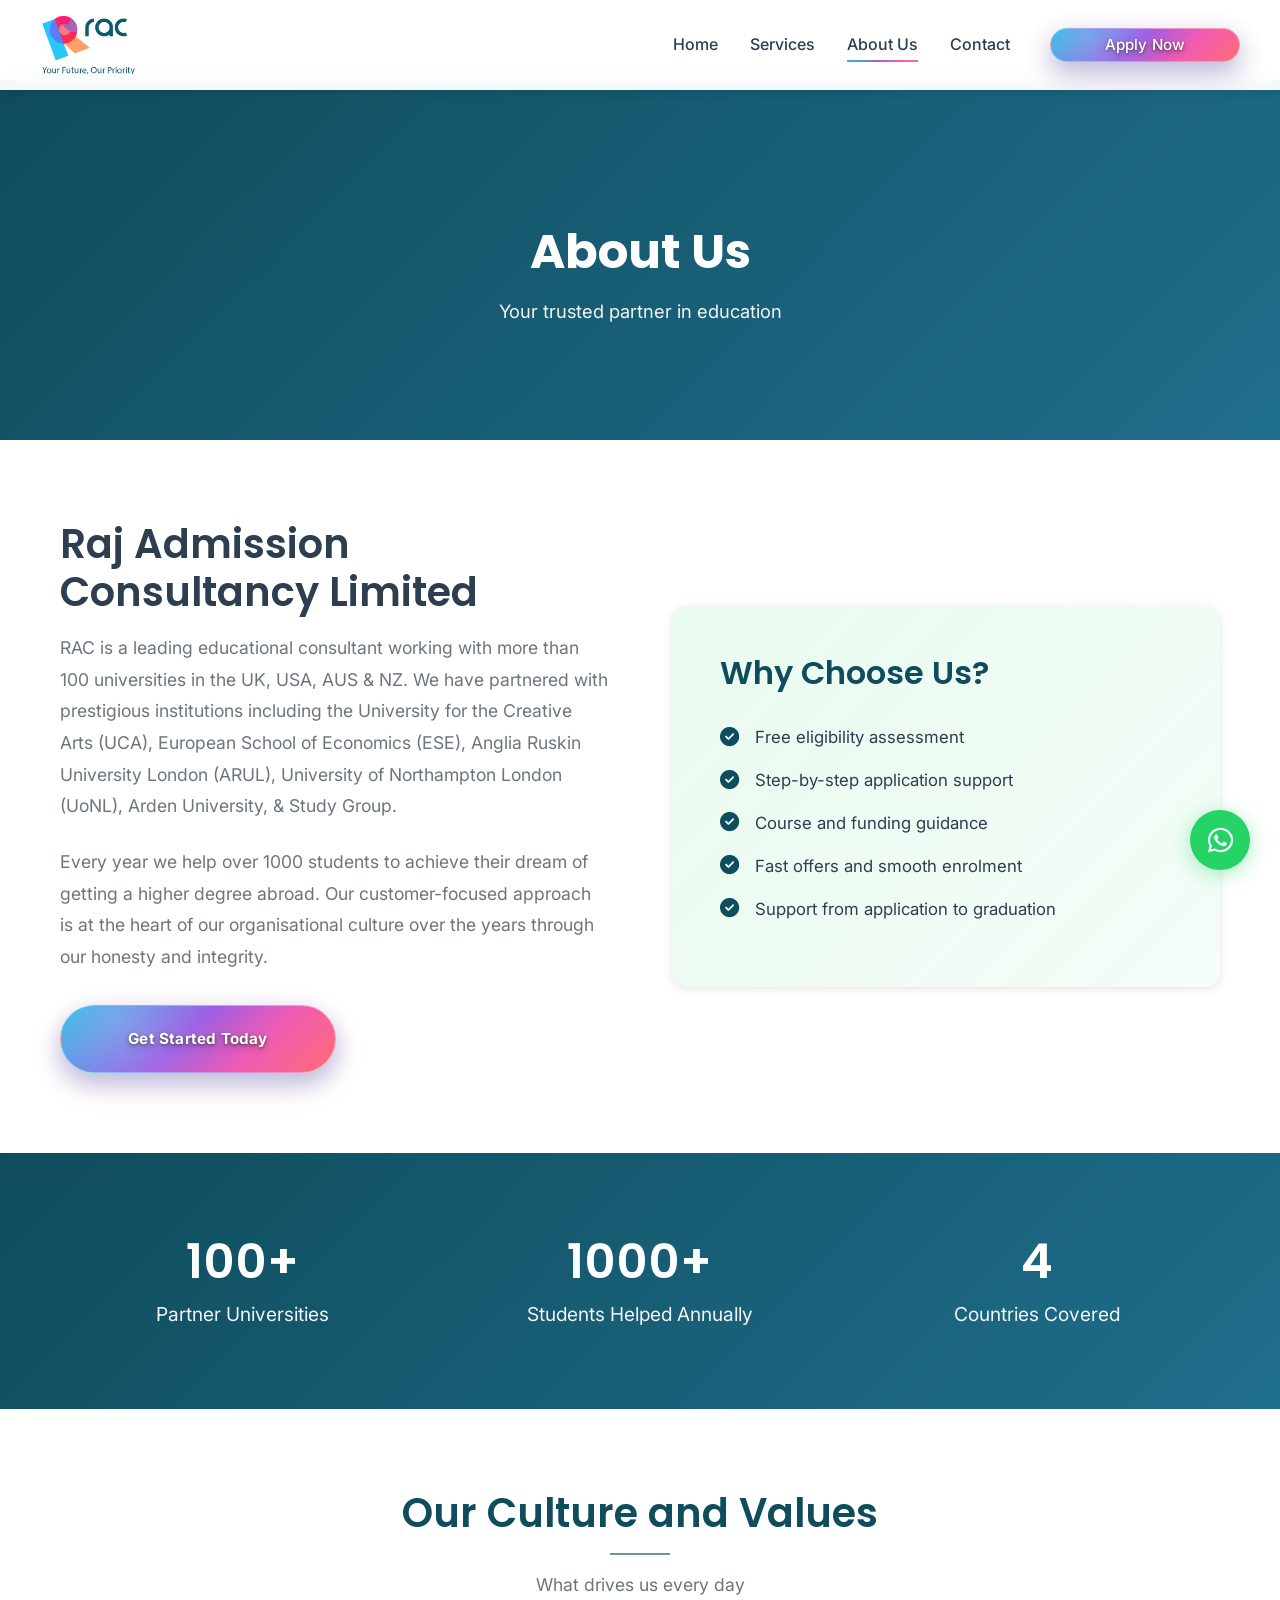
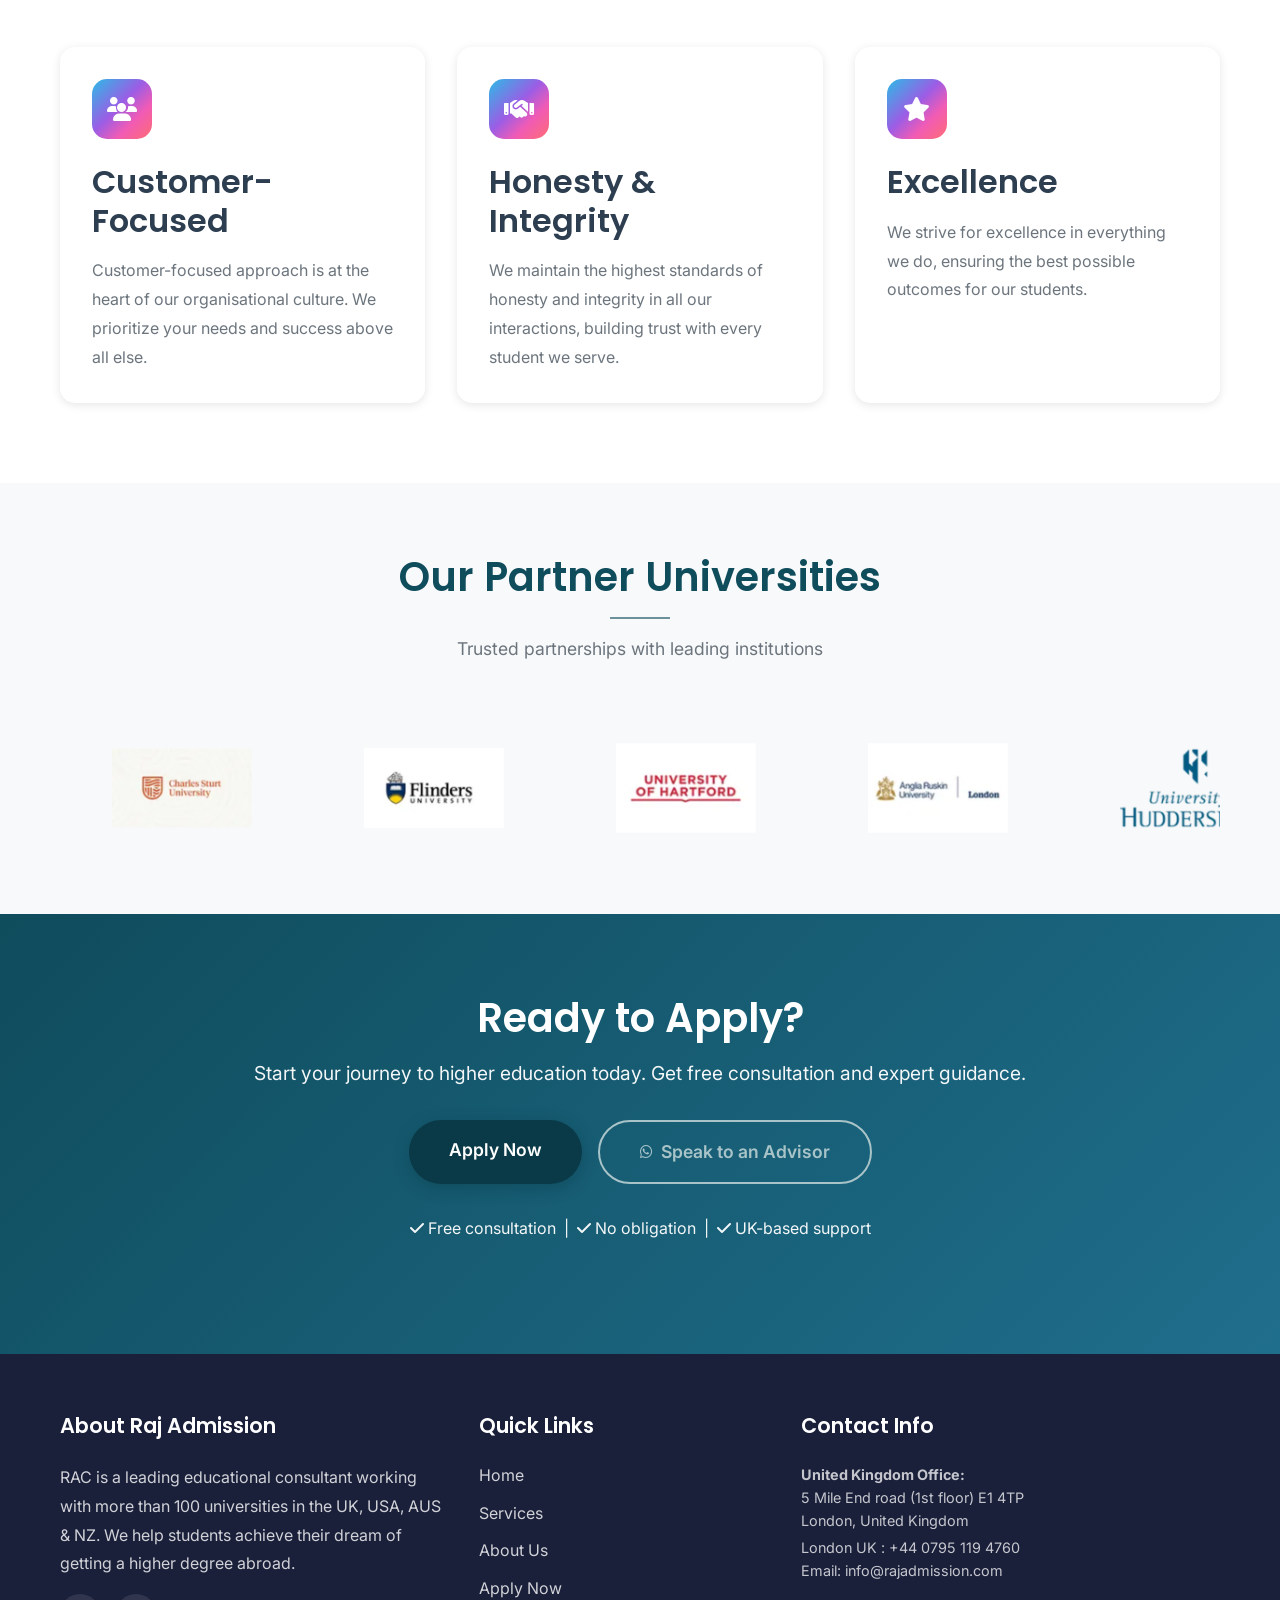
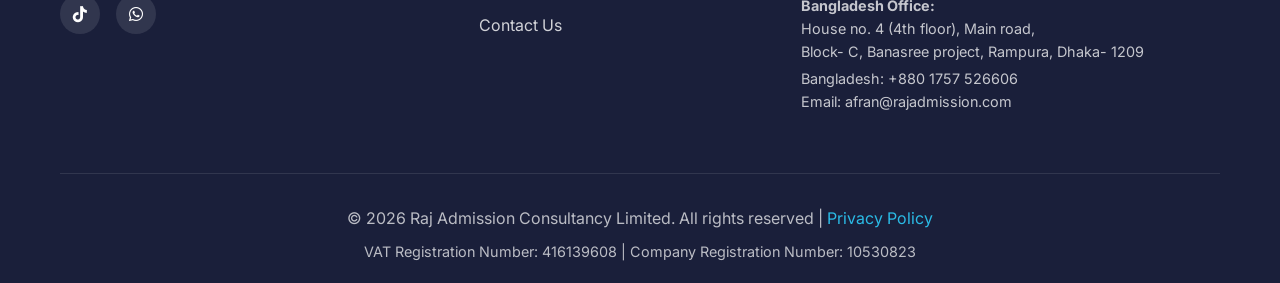
==== commit 43cf1f12: "our student say + partner uni" ====
--- a/about.html
+++ b/about.html
@@ -153,8 +153,9 @@
                 <h2>Our Partner Universities</h2>
                 <p>Trusted partnerships with leading institutions</p>
             </div>
-            <div class="university-scroll" aria-label="University partners">
-                <div class="university-track">
+            <div class="university-scroll-wrapper">
+                <div class="university-scroll" id="universityScroll" aria-label="University partners">
+                    <div class="university-track">
                     <div class="university-logo" data-aos="fade-up" data-aos-delay="100">
                         <img src="assets/images/Attached_image.png" alt="Lancaster University logo">
                     </div>
--- a/assets/css/style.css
+++ b/assets/css/style.css
@@ -1068,9 +1068,13 @@
 }
 
 /* Home page horizontal slider */
+.university-scroll-wrapper {
+    position: relative;
+    margin-top: 3rem;
+}
+
 .university-scroll {
     position: relative;
-    margin-top: 3rem;
     overflow-x: auto;
     overflow-y: hidden;
     -webkit-overflow-scrolling: touch;
@@ -1136,6 +1140,49 @@
     cursor: default;
 }
 
+.university-arrow {
+    position: absolute;
+    top: 50%;
+    transform: translateY(-50%);
+    width: 40px;
+    height: 40px;
+    background: rgba(255, 255, 255, 0.9);
+    border: 1px solid rgba(0, 0, 0, 0.1);
+    border-radius: 50%;
+    display: flex;
+    align-items: center;
+    justify-content: center;
+    cursor: pointer;
+    z-index: 10;
+    opacity: 0.6;
+    transition: all 0.3s ease;
+    box-shadow: 0 2px 8px rgba(0, 0, 0, 0.1);
+}
+
+.university-arrow:hover {
+    opacity: 1;
+    filter: brightness(1.2);
+    box-shadow: 0 4px 12px rgba(0, 0, 0, 0.15);
+}
+
+.university-arrow i {
+    font-size: 1rem;
+    color: #666;
+    transition: color 0.3s ease;
+}
+
+.university-arrow:hover i {
+    color: #333;
+}
+
+.university-arrow-left {
+    left: 10px;
+}
+
+.university-arrow-right {
+    right: 10px;
+}
+
 .university-logo:hover {
     filter: none;
     opacity: 1;
@@ -1675,6 +1722,23 @@
     display: flex;
     align-items: center;
     gap: 1rem;
+}
+
+.testimonial-avatar {
+    flex-shrink: 0;
+    width: 56px;
+    height: 56px;
+    border-radius: 50%;
+    overflow: hidden;
+    border: 3px solid rgba(15, 76, 92, 0.15);
+    box-shadow: 0 2px 8px rgba(0, 0, 0, 0.08);
+}
+
+.testimonial-avatar img {
+    width: 100%;
+    height: 100%;
+    object-fit: cover;
+    display: block;
 }
 
 .testimonial-author-info h4 {
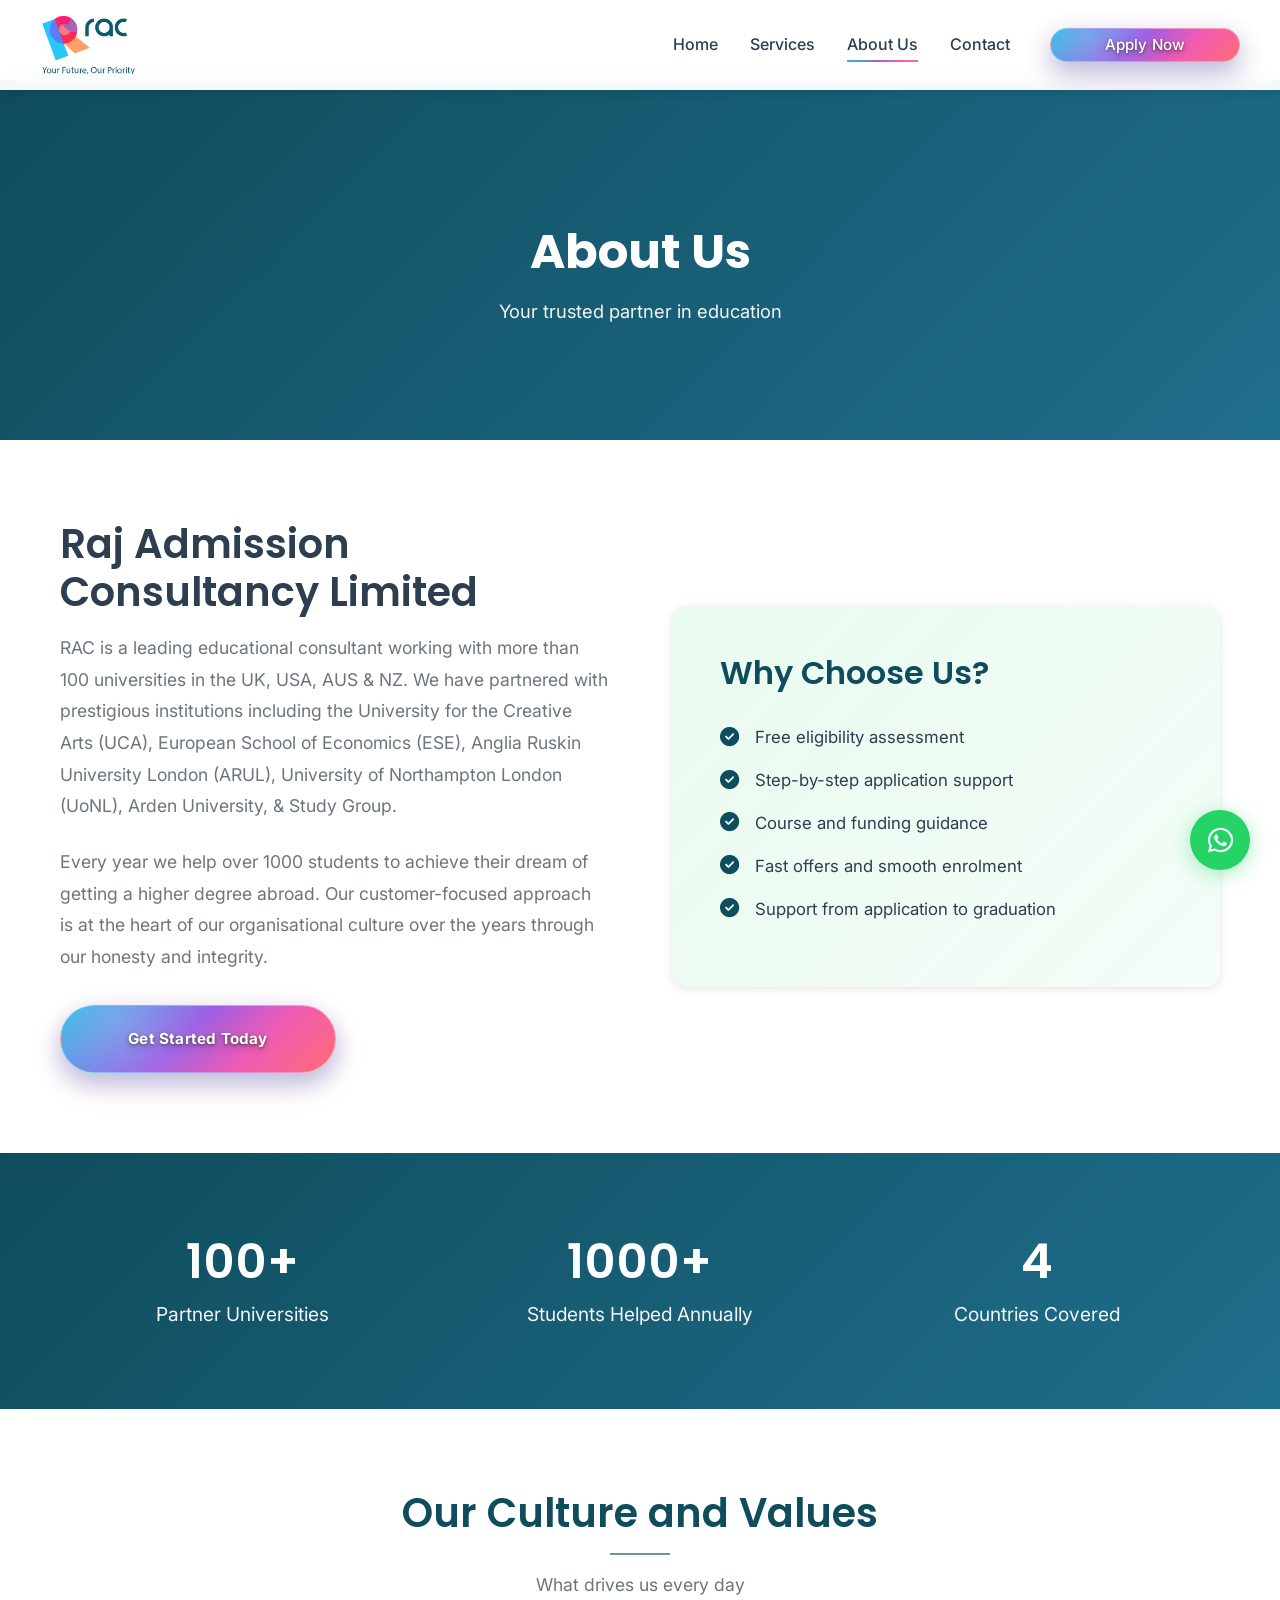
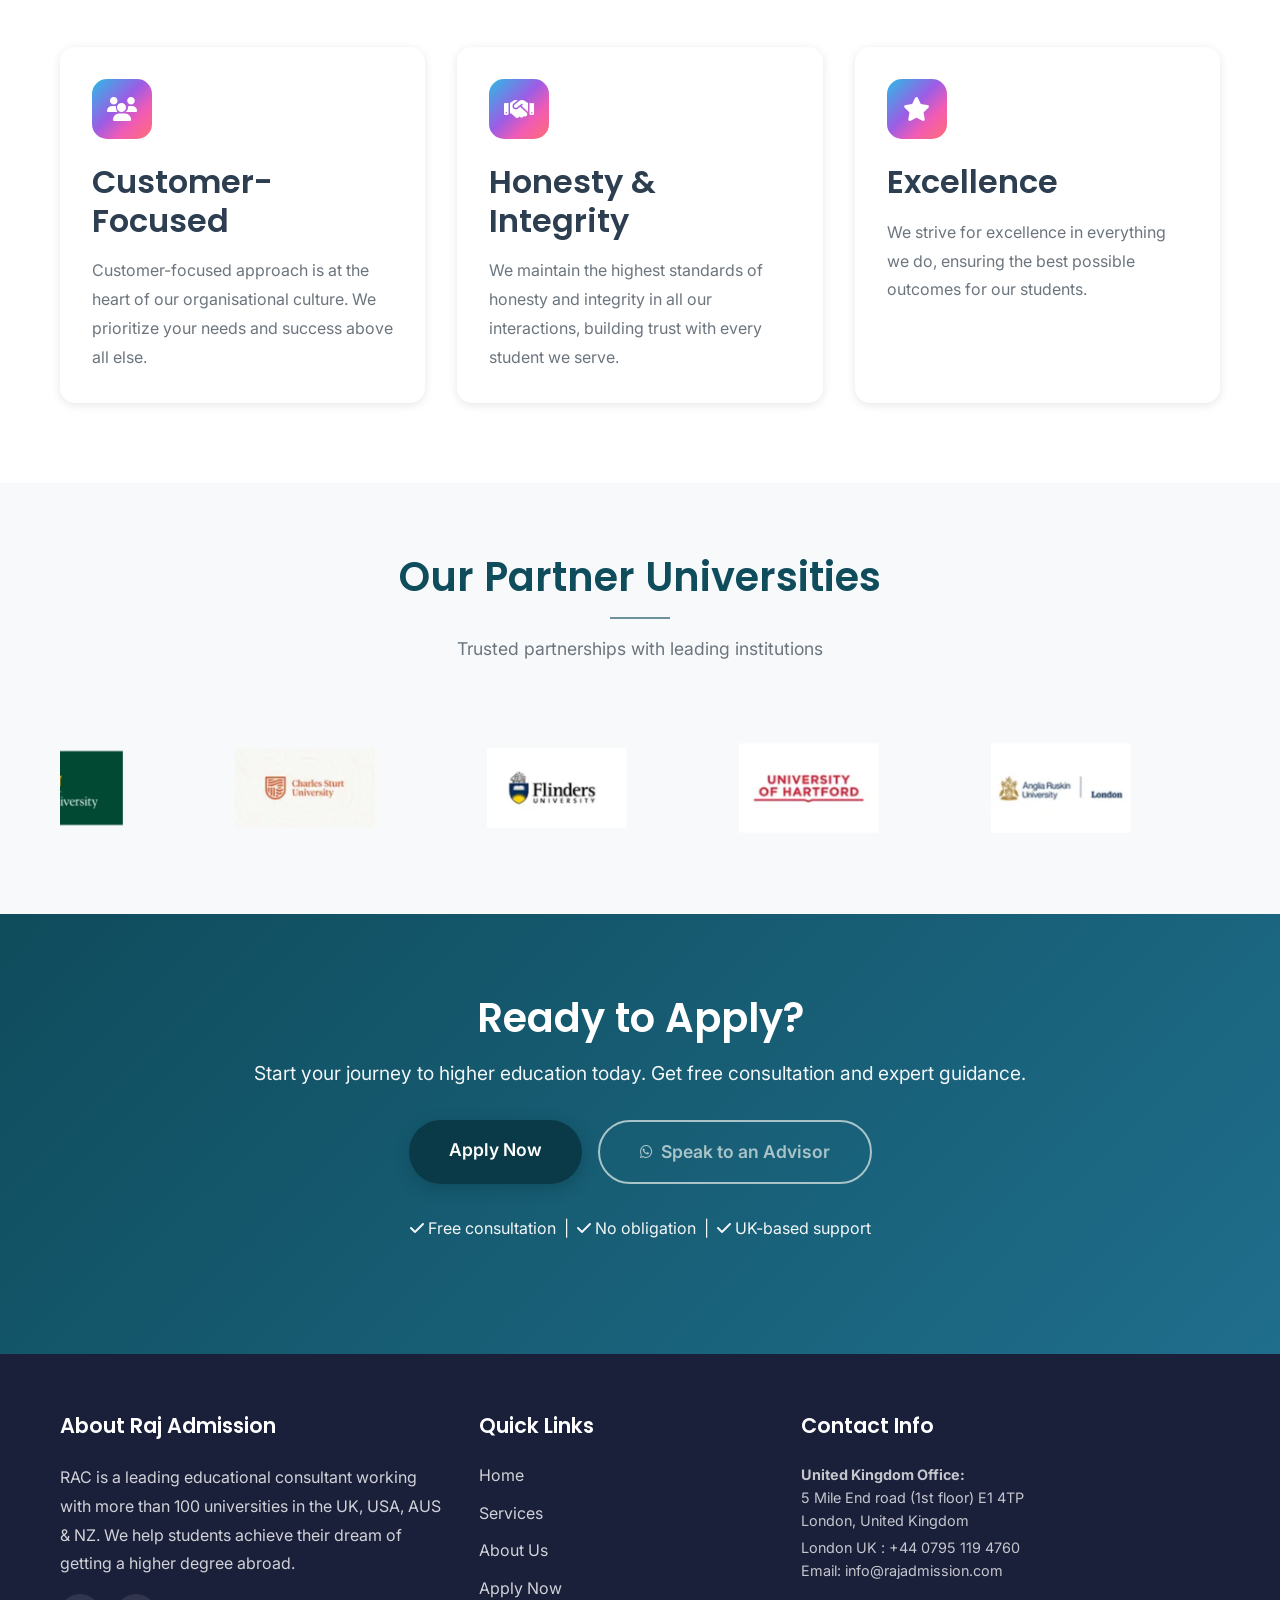
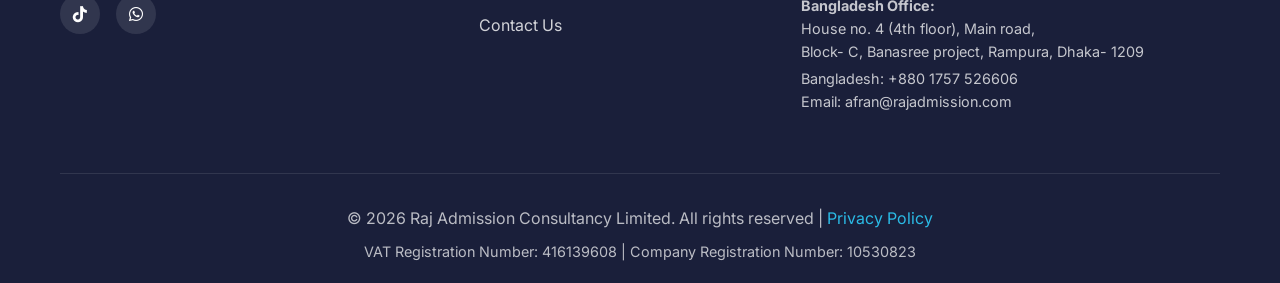
==== commit f57b3885: "final" ====
--- a/about.html
+++ b/about.html
@@ -202,7 +202,7 @@
                 <p>Start your journey to higher education today. Get free consultation and expert guidance.</p>
                 <div style="display: flex; gap: 1rem; justify-content: center; flex-wrap: wrap; margin-top: 2rem;">
                     <a href="apply.html" class="btn-primary">Apply Now</a>
-                    <a href="https://wa.me/447951194760" class="btn-secondary" target="_blank">
+                    <a href="https://wa.me/447951194760?text=Hi%2C%20I%27m%20interested%20in%20a%20government-funded%20UK%20university%20course.%20Can%20you%20please%20help%20me%20apply%3F" class="btn-secondary" target="_blank">
                         <i class="fab fa-whatsapp"></i> Speak to an Advisor
                     </a>
                 </div>
@@ -227,7 +227,7 @@
                         <a href="https://www.tiktok.com/@rajadmission" target="_blank" rel="noopener noreferrer" aria-label="TikTok">
                             <i class="fab fa-tiktok"></i>
                         </a>
-                        <a href="https://wa.me/447951194760" target="_blank" rel="noopener noreferrer" aria-label="WhatsApp">
+                        <a href="https://wa.me/447951194760?text=Hi%2C%20I%27m%20interested%20in%20a%20government-funded%20UK%20university%20course.%20Can%20you%20please%20help%20me%20apply%3F" target="_blank" rel="noopener noreferrer" aria-label="WhatsApp">
                             <i class="fab fa-whatsapp"></i>
                         </a>
                     </div>
@@ -285,7 +285,7 @@
             </div>
         </div>
     </footer>
-    <a href="https://wa.me/447951194760" target="_blank" rel="noopener noreferrer" class="whatsapp-float" aria-label="Chat on WhatsApp">
+    <a href="https://wa.me/447951194760?text=Hi%2C%20I%27m%20interested%20in%20a%20government-funded%20UK%20university%20course.%20Can%20you%20please%20help%20me%20apply%3F" target="_blank" rel="noopener noreferrer" class="whatsapp-float" aria-label="Chat on WhatsApp">
         <i class="fab fa-whatsapp"></i>
     </a>
 
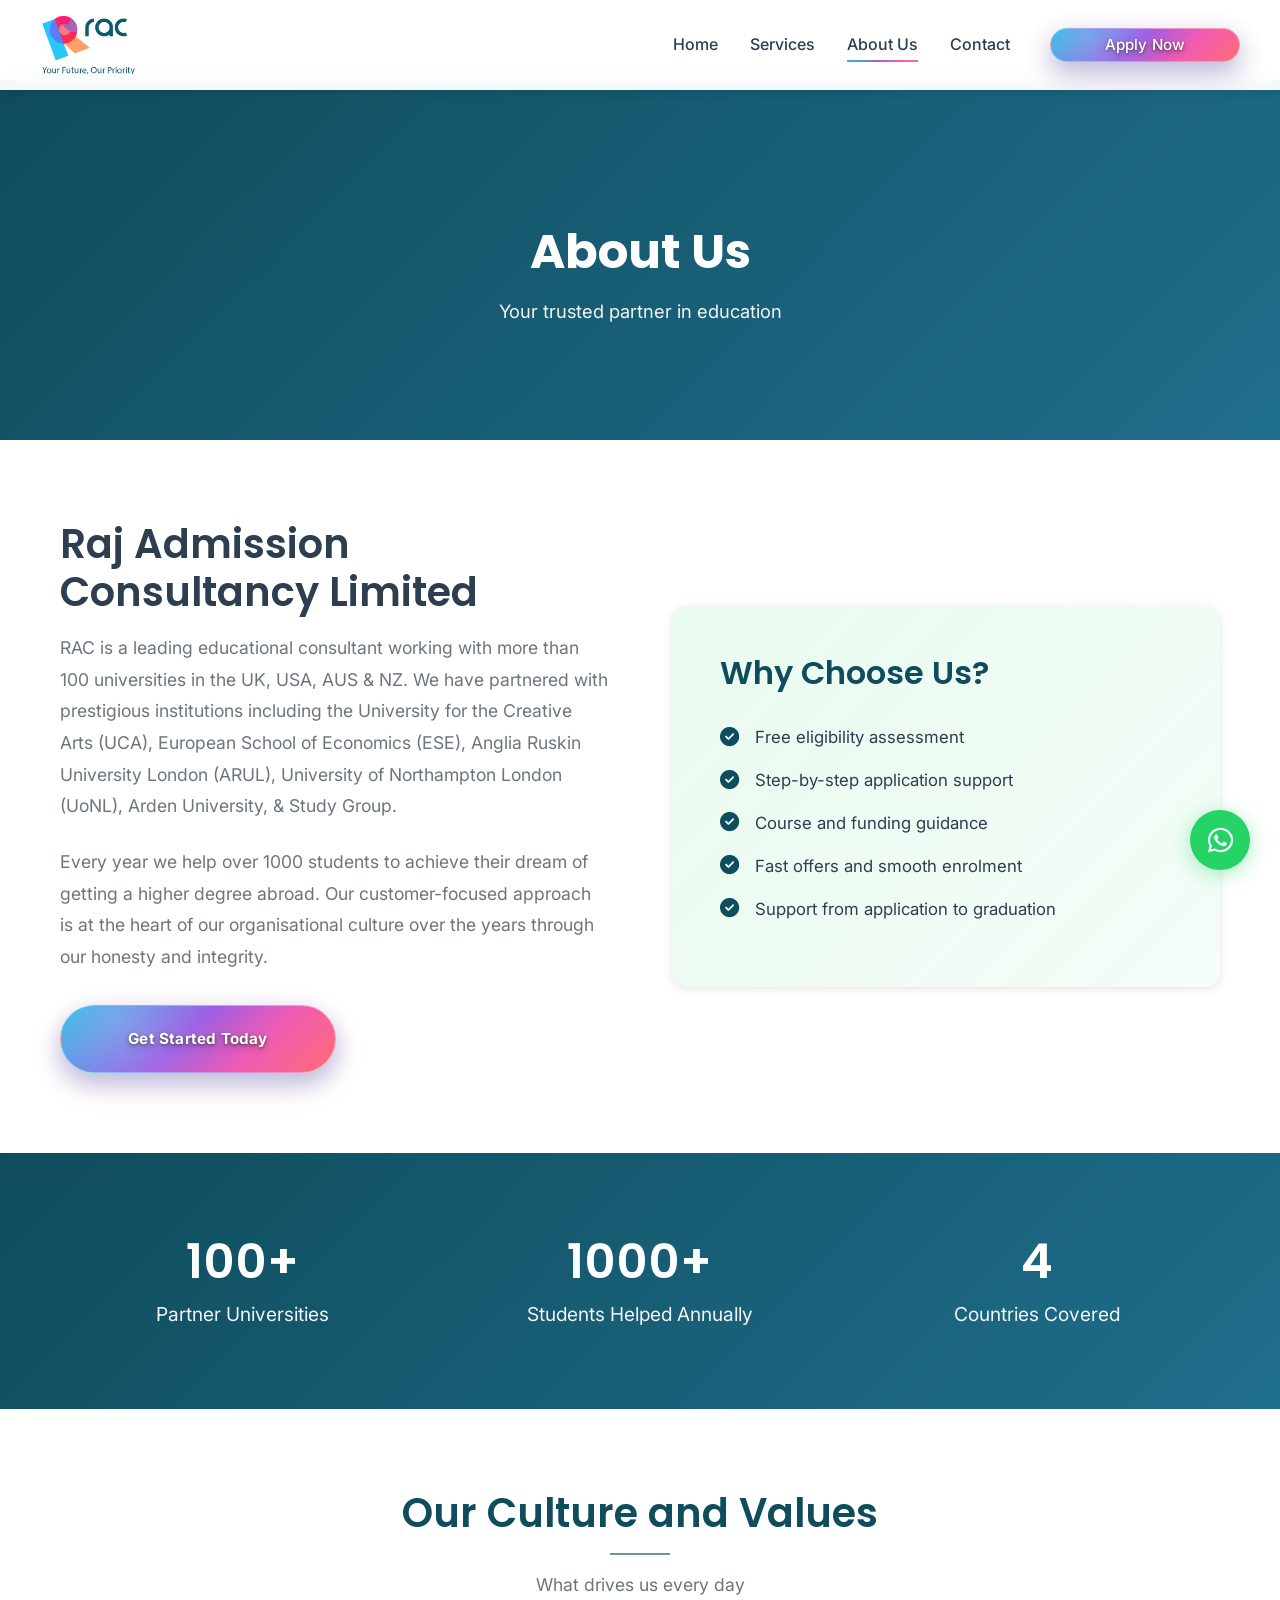
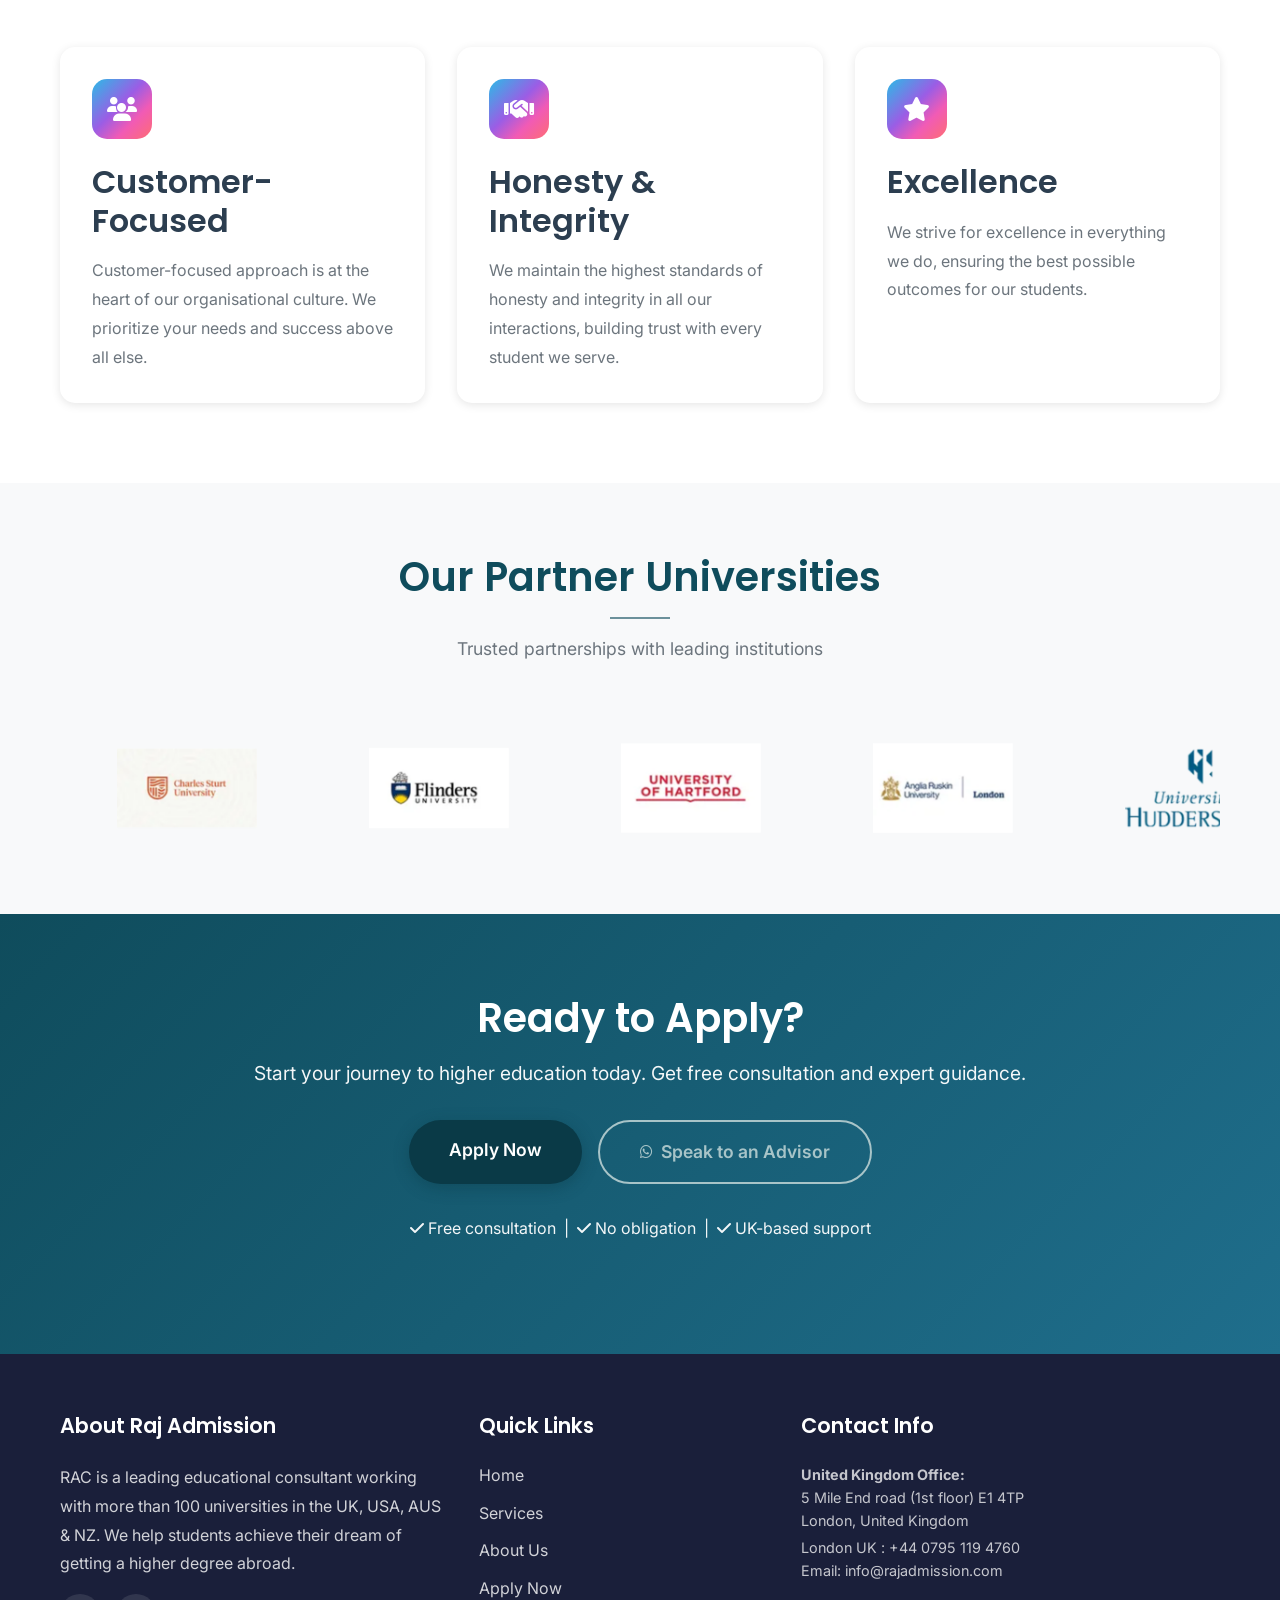
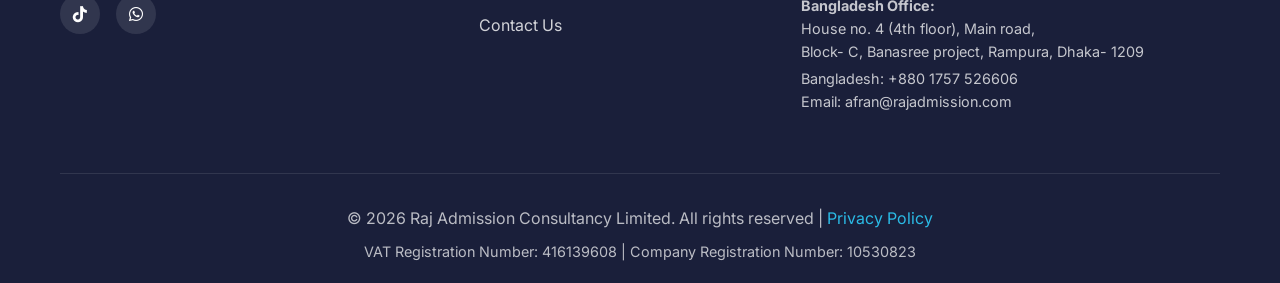
==== commit 3494199b: "tiktok" ====
--- a/about.html
+++ b/about.html
@@ -224,7 +224,7 @@
                     <h3>About Raj Admission</h3>
                     <p>RAC is a leading educational consultant working with more than 100 universities in the UK, USA, AUS & NZ. We help students achieve their dream of getting a higher degree abroad.</p>
                     <div class="social-links">
-                        <a href="https://www.tiktok.com/@rajadmission" target="_blank" rel="noopener noreferrer" aria-label="TikTok">
+                        <a href="https://www.tiktok.com/@study_with_rac" target="_blank" rel="noopener noreferrer" aria-label="TikTok">
                             <i class="fab fa-tiktok"></i>
                         </a>
                         <a href="https://wa.me/447951194760?text=Hi%2C%20I%27m%20interested%20in%20a%20government-funded%20UK%20university%20course.%20Can%20you%20please%20help%20me%20apply%3F" target="_blank" rel="noopener noreferrer" aria-label="WhatsApp">
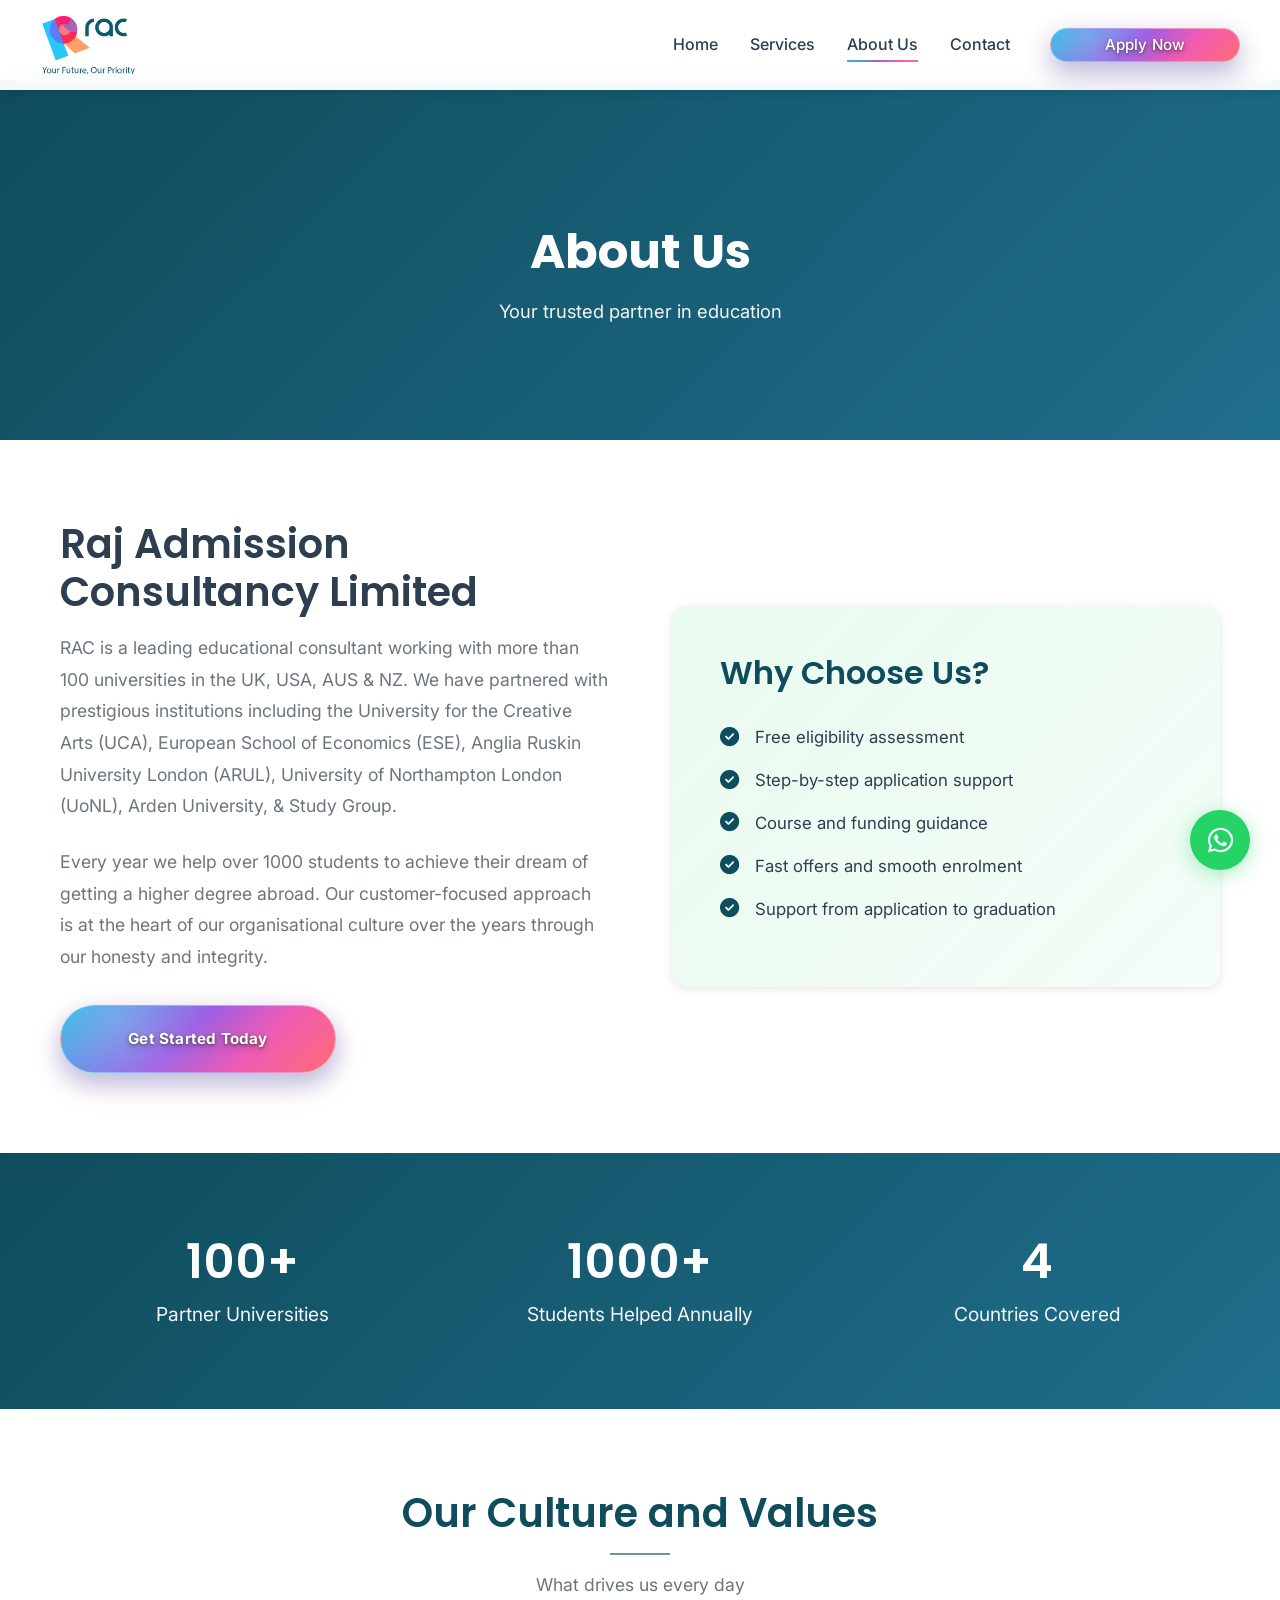
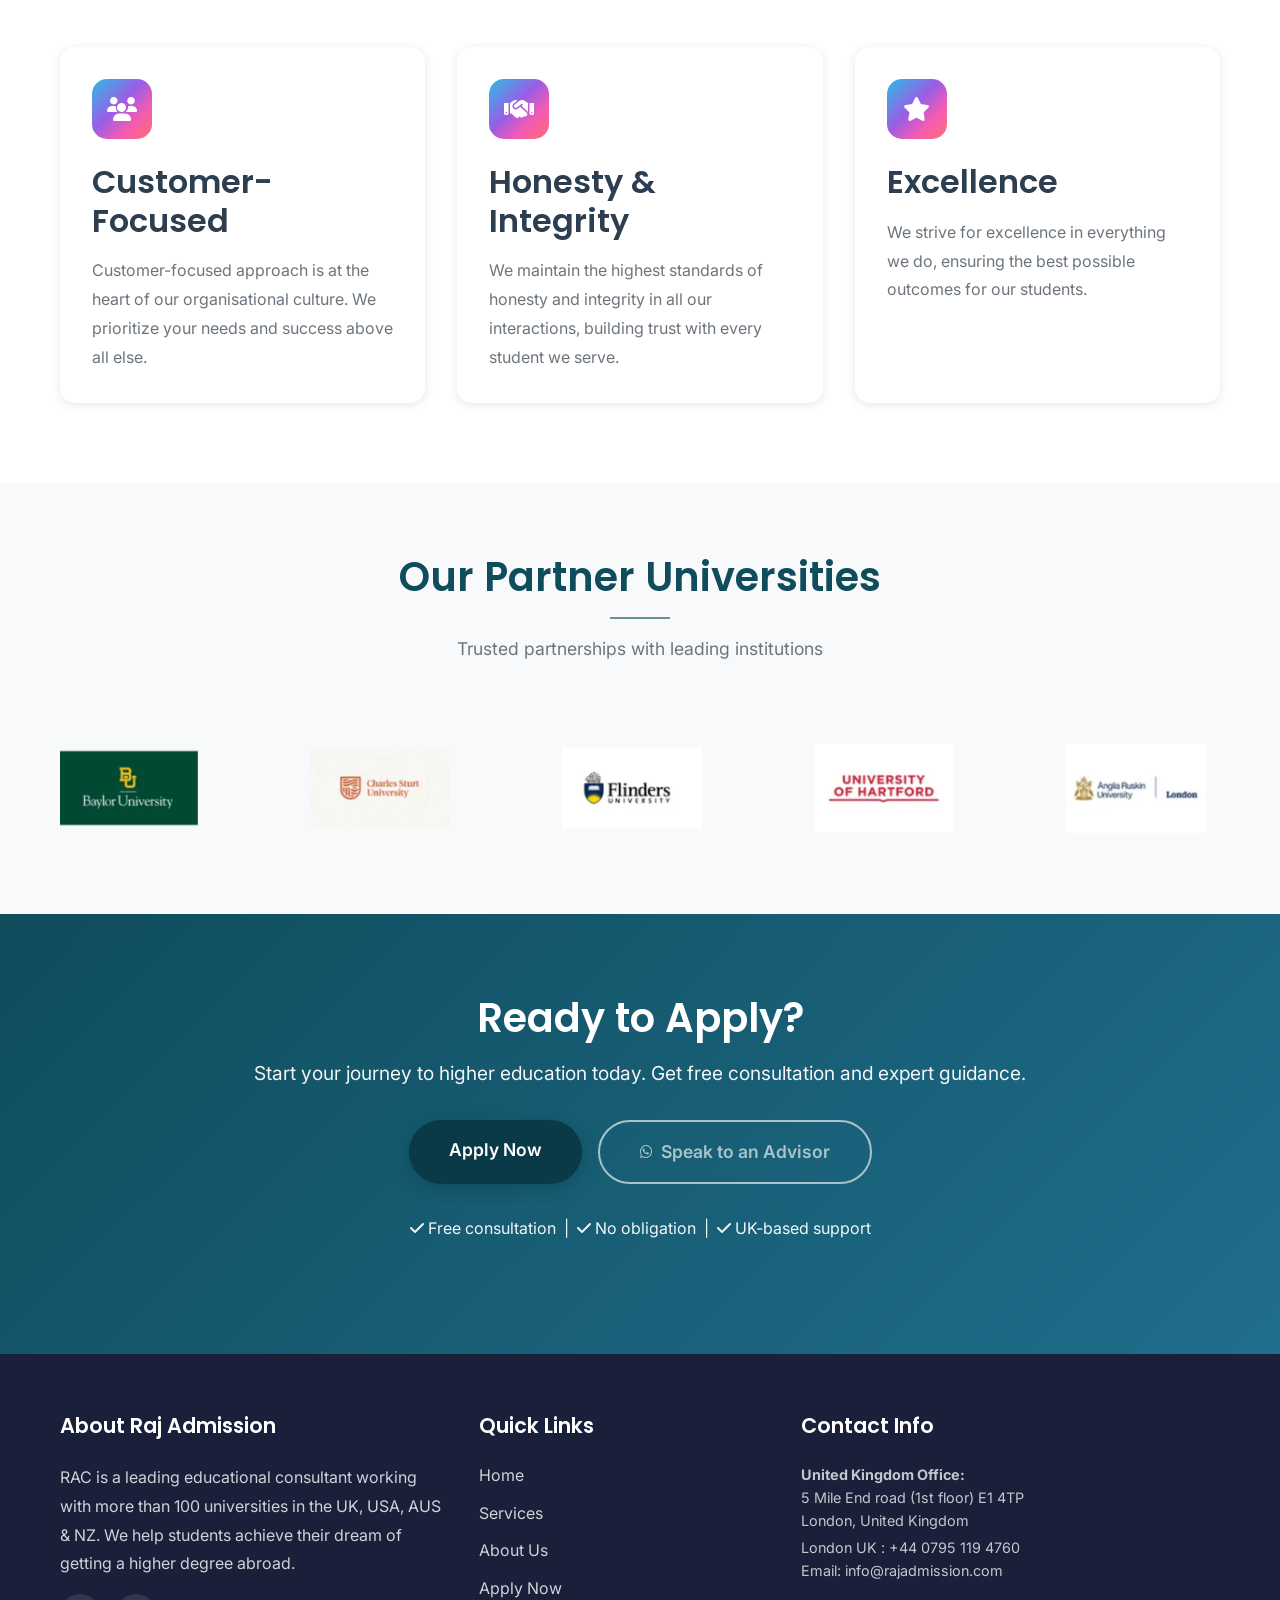
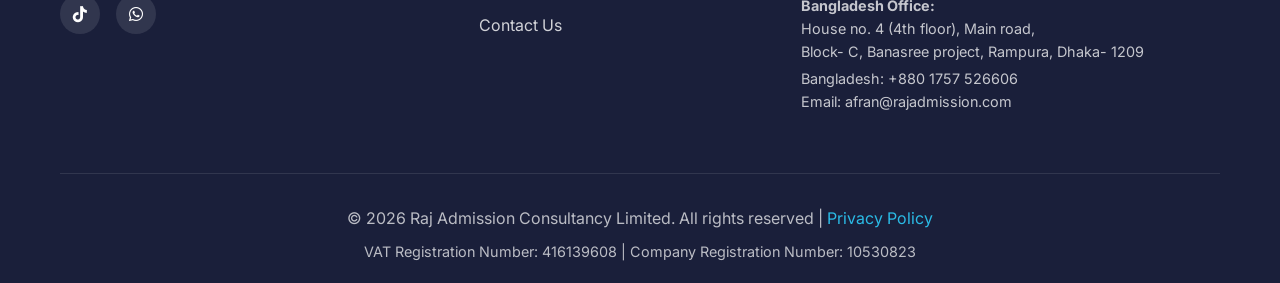
==== commit 9079be56: "fixes1" ====
--- a/about.html
+++ b/about.html
@@ -23,13 +23,13 @@
     <nav class="navbar">
         <div class="navbar-container">
             <div class="navbar-logo">
-                <a href="index.html">
+                <a href="/">
                     <img src="assets/images/logo.png" alt="Raj Admission Consultancy Logo">
                 </a>
             </div>
             <button class="mobile-menu-toggle" aria-label="Toggle menu">☰</button>
             <ul class="navbar-menu">
-                <li><a href="index.html" data-page="index">Home</a></li>
+                <li><a href="/" data-page="index">Home</a></li>
                 <li><a href="services.html" data-page="services">Services</a></li>
                 <li><a href="about.html" data-page="about">About Us</a></li>
                 <li><a href="contact.html" data-page="contact">Contact</a></li>
@@ -202,7 +202,7 @@
                 <p>Start your journey to higher education today. Get free consultation and expert guidance.</p>
                 <div style="display: flex; gap: 1rem; justify-content: center; flex-wrap: wrap; margin-top: 2rem;">
                     <a href="apply.html" class="btn-primary">Apply Now</a>
-                    <a href="https://wa.me/447951194760?text=Hi%2C%20I%27m%20interested%20in%20a%20government-funded%20UK%20university%20course.%20Can%20you%20please%20help%20me%20apply%3F" class="btn-secondary" target="_blank">
+                    <a href="https://wa.me/447951194760?text=Hi%2C%20I%27m%20interested%20%2C%20%20Can%20you%20please%20help%20me%20apply%3F" class="btn-secondary" target="_blank">
                         <i class="fab fa-whatsapp"></i> Speak to an Advisor
                     </a>
                 </div>
@@ -227,7 +227,7 @@
                         <a href="https://www.tiktok.com/@study_with_rac" target="_blank" rel="noopener noreferrer" aria-label="TikTok">
                             <i class="fab fa-tiktok"></i>
                         </a>
-                        <a href="https://wa.me/447951194760?text=Hi%2C%20I%27m%20interested%20in%20a%20government-funded%20UK%20university%20course.%20Can%20you%20please%20help%20me%20apply%3F" target="_blank" rel="noopener noreferrer" aria-label="WhatsApp">
+                        <a href="https://wa.me/447951194760?text=Hi%2C%20I%27m%20interested%20%2C%20%20Can%20you%20please%20help%20me%20apply%3F" target="_blank" rel="noopener noreferrer" aria-label="WhatsApp">
                             <i class="fab fa-whatsapp"></i>
                         </a>
                     </div>
@@ -237,7 +237,7 @@
                 <div class="footer-column">
                     <h3>Quick Links</h3>
                     <ul class="footer-links">
-                        <li><a href="index.html">Home</a></li>
+                        <li><a href="/">Home</a></li>
                         <li><a href="services.html">Services</a></li>
                         <li><a href="about.html">About Us</a></li>
                         <li><a href="apply.html">Apply Now</a></li>
@@ -285,7 +285,7 @@
             </div>
         </div>
     </footer>
-    <a href="https://wa.me/447951194760?text=Hi%2C%20I%27m%20interested%20in%20a%20government-funded%20UK%20university%20course.%20Can%20you%20please%20help%20me%20apply%3F" target="_blank" rel="noopener noreferrer" class="whatsapp-float" aria-label="Chat on WhatsApp">
+    <a href="https://wa.me/447951194760?text=Hi%2C%20I%27m%20interested%20%2C%20%20Can%20you%20please%20help%20me%20apply%3F" target="_blank" rel="noopener noreferrer" class="whatsapp-float" aria-label="Chat on WhatsApp">
         <i class="fab fa-whatsapp"></i>
     </a>
 
--- a/assets/css/style.css
+++ b/assets/css/style.css
@@ -609,6 +609,13 @@
     color: var(--white);
 }
 
+.hero .btn-secondary:hover {
+    background: transparent;
+    color: var(--deep-teal);
+    border-width: 2px; /* keep layout stable */
+    box-shadow: 0 0 0 2px rgba(15, 76, 92, 0.15); /* subtle bold effect */
+}
+
 .hero-info-text {
     font-size: 1rem;
     color: #2c3e50;
